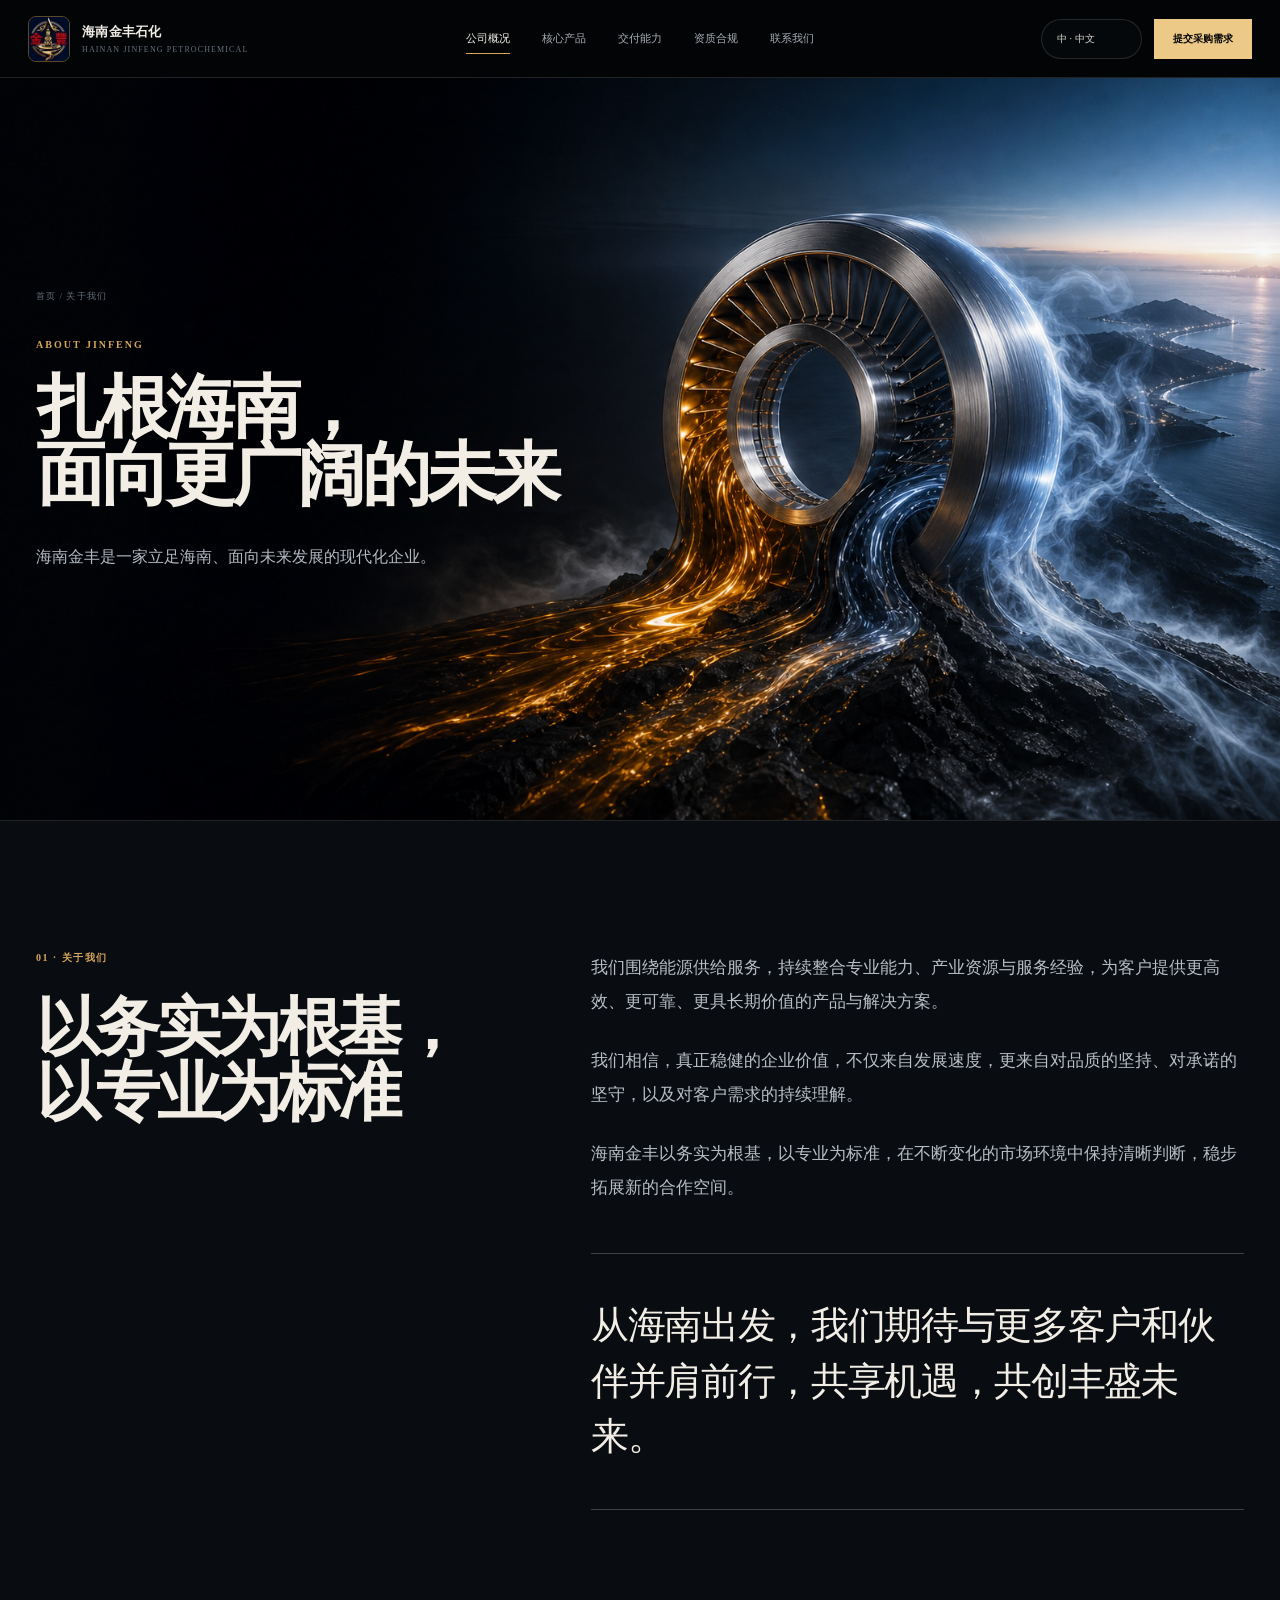
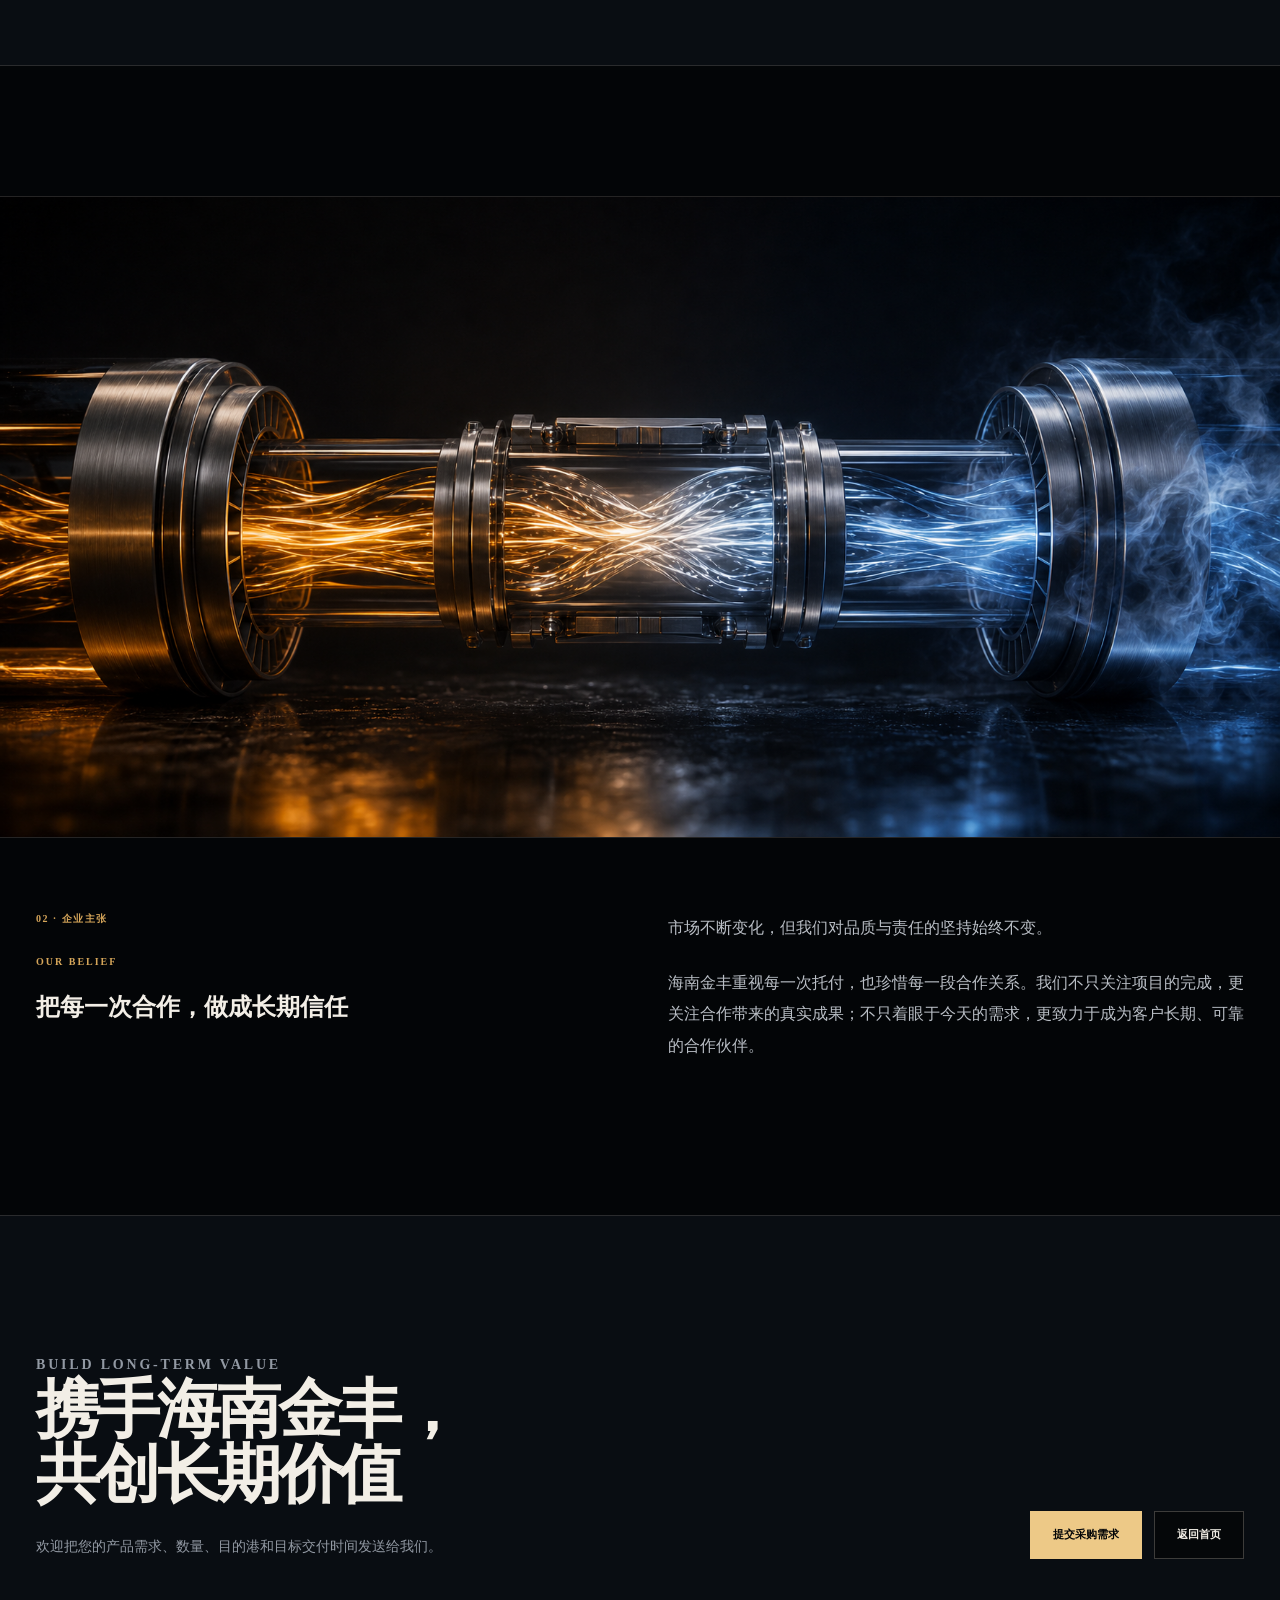
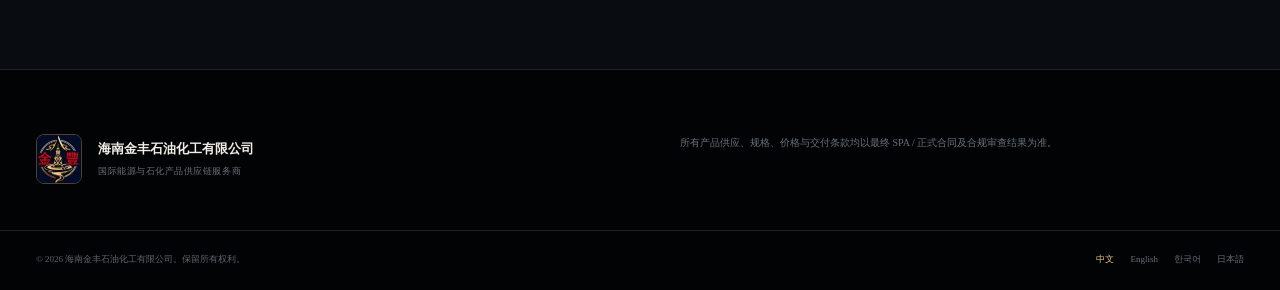
==== about/index.html @ 20428b2a "first commit" ====
<!DOCTYPE html><html lang="zh-CN"><head><meta charSet="utf-8"/><meta name="viewport" content="width=device-width, initial-scale=1"/><link rel="preload" as="image" href="/images/jinfeng-logo.jpg"/><link rel="preload" as="image" href="/images/liquid-metal/about-hainan.png"/><link rel="preload" as="image" href="/images/liquid-metal/about-trust.png"/><link rel="stylesheet" href="/assets/index-DWVI_b_0.css" data-rsc-css-href="/assets/index-DWVI_b_0.css" data-precedence="vite-rsc/importer-resources"/><link rel="modulepreload" href="/assets/layout-segment-context--s3LykNp.js" crossorigin=""/><link rel="modulepreload" href="/assets/rolldown-runtime-S-ySWqyJ.js" crossorigin=""/><link rel="modulepreload" href="/assets/index-Y6eau2i-.js" crossorigin=""/><link rel="modulepreload" href="/assets/framework-CXnKph_e.js" crossorigin=""/><link rel="modulepreload" href="/assets/page-CeUEW0kx.js" crossorigin=""/><title>海南金丰石油化工有限公司 | Hainan Jinfeng Petrochemical</title><meta name="description" content="EN590 diesel, crude oil and LNG supply-chain services for international buyers, with resource coordination, trade execution and delivery support."/><meta property="og:title" content="Hainan Jinfeng Petrochemical"/><meta property="og:description" content="Reliable energy flows. Disciplined global delivery."/><meta property="og:type" content="website"/><meta property="og:image" content="https://hnjfsy.cn/og.png"/><meta property="og:image:width" content="1730"/><meta property="og:image:height" content="909"/><meta property="og:image:alt" content="Hainan Jinfeng Petrochemical — EN590, crude oil and LNG"/><meta name="twitter:card" content="summary_large_image"/><meta name="twitter:title" content="Hainan Jinfeng Petrochemical"/><meta name="twitter:description" content="Reliable energy flows. Disciplined global delivery."/><meta name="twitter:image" content="https://hnjfsy.cn/og.png"/><link rel="shortcut icon" href="https://hnjfsy.cn/images/jinfeng-logo.jpg"/><link rel="icon" href="https://hnjfsy.cn/images/jinfeng-logo.jpg"/><script>self.__VINEXT_RSC_PARAMS__={}</script><script>self.__VINEXT_RSC_NAV__={"pathname":"/about/","searchParams":[]}</script><link rel="modulepreload" href="/assets/index-Y6eau2i-.js" />
</head><body><main class="about-page"><header class="site-header"><div class="header-inner"><a class="brand" href="/?lang=zh#top" aria-label="海南金丰石油化工有限公司"><img class="brand-logo" src="/images/jinfeng-logo.jpg" alt="" width="48" height="52"/><span class="brand-copy"><strong>海南金丰石化</strong><small>HAINAN JINFENG PETROCHEMICAL</small></span></a><nav class="main-nav " aria-label="Main navigation"><a class="is-active" href="/about?lang=zh">公司概况</a><a class="" href="/?lang=zh#products">核心产品</a><a class="" href="/?lang=zh#delivery">交付能力</a><a class="" href="/?lang=zh#compliance">资质合规</a><a class="" href="/?lang=zh#contact">联系我们</a><div class="mobile-language-row" aria-label="选择语言"><button class="is-active" type="button">中文</button><button class="" type="button">English</button><button class="" type="button">한국어</button><button class="" type="button">日本語</button></div></nav><div class="header-actions"><label class="language-picker"><span class="sr-only">选择语言</span><select aria-label="选择语言"><option value="zh" selected="">中<!-- --> · <!-- -->中文</option><option value="en">EN<!-- --> · <!-- -->English</option><option value="ko">한<!-- --> · <!-- -->한국어</option><option value="ja">日<!-- --> · <!-- -->日本語</option></select></label><a class="header-enquiry" href="/?lang=zh#contact">提交采购需求</a><button class="menu-toggle" aria-expanded="false" aria-label="打开导航" type="button">打开导航</button></div></div></header><section class="about-page-hero"><img src="/images/liquid-metal/about-hainan.png" alt="" width="1586" height="992"/><div class="container about-page-hero-inner"><div class="about-page-hero-copy"><p class="breadcrumb">首页<!-- --> / <!-- -->关于我们</p><p class="eyebrow">ABOUT JINFENG</p><h1>扎根海南，<br/>面向更广阔的未来</h1><p>海南金丰是一家立足海南、面向未来发展的现代化企业。</p></div></div></section><section class="about-story-section"><div class="container about-story-grid"><div><span class="story-index">01 · 关于我们</span><h2>以务实为根基，以专业为标准</h2></div><div class="story-copy"><p>我们围绕能源供给服务，持续整合专业能力、产业资源与服务经验，为客户提供更高效、更可靠、更具长期价值的产品与解决方案。</p><p>我们相信，真正稳健的企业价值，不仅来自发展速度，更来自对品质的坚持、对承诺的坚守，以及对客户需求的持续理解。</p><p>海南金丰以务实为根基，以专业为标准，在不断变化的市场环境中保持清晰判断，稳步拓展新的合作空间。</p><p class="story-quote">从海南出发，我们期待与更多客户和伙伴并肩前行，共享机遇，共创丰盛未来。</p></div></div></section><section class="belief-section"><figure class="belief-visual"><img src="/images/liquid-metal/about-trust.png" alt="" width="1774" height="887"/></figure><div class="container belief-grid"><div><span class="story-index">02 · 企业主张</span><p class="eyebrow dark">OUR BELIEF</p><h2>把每一次合作，做成长期信任</h2></div><div class="belief-copy"><p>市场不断变化，但我们对品质与责任的坚持始终不变。</p><p>海南金丰重视每一次托付，也珍惜每一段合作关系。我们不只关注项目的完成，更关注合作带来的真实成果；不只着眼于今天的需求，更致力于成为客户长期、可靠的合作伙伴。</p></div></div></section><section class="about-cta"><div class="container about-cta-inner"><div class="about-cta-copy"><p class="eyebrow">BUILD LONG-TERM VALUE</p><h2>携手海南金丰，共创长期价值</h2><p>欢迎把您的产品需求、数量、目的港和目标交付时间发送给我们。</p></div><div class="about-cta-actions"><a class="button button-primary" href="/?lang=zh#contact">提交采购需求</a><a class="button button-ghost" href="/?lang=zh#top">返回首页</a></div></div></section><footer class="site-footer"><div class="container footer-grid"><div class="footer-brand"><img src="/images/jinfeng-logo.jpg" alt="" width="48" height="52"/><div><strong>海南金丰石油化工有限公司</strong><p>国际能源与石化产品供应链服务商</p></div></div><p class="footer-legal">所有产品供应、规格、价格与交付条款均以最终 SPA / 正式合同及合规审查结果为准。</p></div><div class="container footer-bottom"><span>© <!-- -->2026<!-- --> <!-- -->海南金丰石油化工有限公司。保留所有权利。</span><div class="footer-languages"><button class="is-active" type="button">中文</button><button class="" type="button">English</button><button class="" type="button">한국어</button><button class="" type="button">日本語</button></div></div></footer></main><script id="_R_">import("/assets/index-Y6eau2i-.js")</script></body></html><script>self.__VINEXT_RSC_CHUNKS__=self.__VINEXT_RSC_CHUNKS__||[];self.__VINEXT_RSC_CHUNKS__.push("2:I[\"8c0f216c4604\",[],\"Children\",1]\n3:I[\"15c18cfaeeff\",[],\"LayoutSegmentProvider\",1]\n4:I[\"8c0f216c4604\",[],\"Slot\",1]\n5:I[\"593f344dc510\",[],\"RedirectBoundary\",1]\n:HL[\"/assets/index-DWVI_b_0.css\",\"style\"]\n")</script><script>self.__VINEXT_RSC_CHUNKS__=self.__VINEXT_RSC_CHUNKS__||[];self.__VINEXT_RSC_CHUNKS__.push("0:{\"__route\":\"route:/about/\",\"__interceptionContext\":null,\"__layoutIds\":[\"layout:/\"],\"__rootLayout\":\"/\",\"page:/about/\":\"$L1\",\"layout:/\":[[[[\"$\",\"link\",\"css:/assets/index-DWVI_b_0.css\",{\"rel\":\"stylesheet\",\"precedence\":\"vite-rsc/importer-resources\",\"href\":\"/assets/index-DWVI_b_0.css\",\"data-rsc-css-href\":\"/assets/index-DWVI_b_0.css\"}],\"$undefined\"],[\"$\",\"html\",null,{\"lang\":\"zh-CN\",\"children\":[\"$\",\"body\",null,{\"children\":[\"$\",\"$L2\",null,{}]}]}]],null],\"route:/about/\":[[[\"$\",\"meta\",null,{\"charSet\":\"utf-8\"}],[[\"$\",\"title\",\"0\",{\"children\":\"海南金丰石油化工有限公司 | Hainan Jinfeng Petrochemical\"}],[\"$\",\"meta\",\"1\",{\"name\":\"description\",\"content\":\"EN590 diesel, crude oil and LNG supply-chain services for international buyers, with resource coordination, trade execution and delivery support.\"}],[\"$\",\"meta\",\"2\",{\"property\":\"og:title\",\"content\":\"Hainan Jinfeng Petrochemical\"}],[\"$\",\"meta\",\"3\",{\"property\":\"og:description\",\"content\":\"Reliable energy flows. Disciplined global delivery.\"}],[\"$\",\"meta\",\"4\",{\"property\":\"og:type\",\"content\":\"website\"}],[\"$\",\"meta\",\"5\",{\"property\":\"og:image\",\"content\":\"https://hnjfsy.cn/og.png\"}],[\"$\",\"meta\",\"6\",{\"property\":\"og:image:width\",\"content\":\"1730\"}],[\"$\",\"meta\",\"7\",{\"property\":\"og:image:height\",\"content\":\"909\"}],[\"$\",\"meta\",\"8\",{\"property\":\"og:image:alt\",\"content\":\"Hainan Jinfeng Petrochemical — EN590, crude oil and LNG\"}],[\"$\",\"meta\",\"9\",{\"name\":\"twitter:card\",\"content\":\"summary_large_image\"}],[\"$\",\"meta\",\"10\",{\"name\":\"twitter:title\",\"content\":\"Hainan Jinfeng Petrochemical\"}],[\"$\",\"meta\",\"11\",{\"name\":\"twitter:description\",\"content\":\"Reliable energy flows. Disciplined global delivery.\"}],[\"$\",\"meta\",\"12\",{\"name\":\"twitter:image\",\"content\":\"https://hnjfsy.cn/og.png\"}],[\"$\",\"link\",\"13\",{\"rel\":\"shortcut icon\",\"href\":\"https://hnjfsy.cn/images/jinfeng-logo.jpg\"}],[\"$\",\"link\",\"14\",{\"rel\":\"icon\",\"href\":\"https://hnjfsy.cn/images/jinfeng-logo.jpg\"}]],[[\"$\",\"meta\",\"0\",{\"name\":\"viewport\",\"content\":\"width=device-width, initial-scale=1\"}]]],[\"$\",\"$L3\",null,{\"segmentMap\":{\"children\":[\"about\"]},\"children\":[\"$\",\"$L4\",null,{\"id\":\"layout:/\",\"parallelSlots\":\"$undefined\",\"children\":[\"$\",\"$L5\",null,{\"children\":[\"$\",\"$L3\",null,{\"segmentMap\":{\"children\":[]},\"children\":[\"$\",\"$L4\",null,{\"id\":\"page:/about/\"}]}]}]}]}]],\"__layoutFlags\":{\"layout:/\":\"s\"},\"__artifactCompatibility\":{\"schemaVersion\":1,\"graphVersion\":\"app-route-graph:pxgtdg7iy2mv\",\"deploymentVersion\":\"5b108df9-3a16-4e17-9321-9ce6ffebacb6\",\"appElementsSchemaVersion\":1,\"rscPayloadSchemaVersion\":1,\"rootBoundaryId\":\"/\",\"renderEpoch\":null}}\n")</script><script>self.__VINEXT_RSC_CHUNKS__=self.__VINEXT_RSC_CHUNKS__||[];self.__VINEXT_RSC_CHUNKS__.push("6:I[\"06f49e315854\",[],\"default\",1]\n1:[\"$\",\"$L6\",null,{\"params\":\"$@7\",\"searchParams\":\"$@8\"}]\n")</script><script>self.__VINEXT_RSC_CHUNKS__=self.__VINEXT_RSC_CHUNKS__||[];self.__VINEXT_RSC_CHUNKS__.push("7:{}\n8:{}\n")</script><script>self.__VINEXT_RSC_DONE__=true</script>
---- assets/index-DWVI_b_0.css ----
:root{--black:#030507;--void:#05080b;--surface:#090d12;--surface-2:#0d1218;--line:#ede4d324;--line-strong:#ede4d33d;--white:#f2eee6;--white-soft:#d9d5cd;--muted:#9299a3;--muted-2:#68717c;--gold:#d6a65a;--gold-soft:#edc987;--ice:#99c8ec;--header-height:78px;--container:1360px}*{box-sizing:border-box}html{background:var(--black);scroll-behavior:smooth}body{background:var(--black);color:var(--white);min-width:320px;margin:0;font-family:Arial,PingFang SC,Microsoft YaHei,Noto Sans CJK SC,sans-serif}body,button,input,select,textarea{font:inherit}a{color:inherit;text-decoration:none}button,input,select,textarea{appearance:none}button,select{cursor:pointer}img{max-width:100%;display:block}::selection{background:var(--gold);color:var(--black)}.sr-only{clip:rect(0, 0, 0, 0);clip-path:inset(50%);white-space:nowrap;width:1px;height:1px;position:absolute;overflow:hidden}.site-shell{background:var(--black);min-height:100vh;overflow:hidden}.container{max-width:var(--container);width:100%;margin-inline:auto;padding-inline:36px}.site-header{border-bottom:1px solid var(--line);height:var(--header-height);z-index:50;background:#030507eb;position:fixed;top:0;left:0;right:0}.header-inner{justify-content:space-between;align-items:center;max-width:1540px;height:100%;margin-inline:auto;padding-inline:28px;display:flex}.brand{align-items:center;gap:12px;min-width:310px;display:flex}.brand-logo{object-fit:cover;border:1px solid #d6a65a6b;border-radius:8px;width:42px;height:46px}.brand-copy{gap:4px;display:grid}.brand-copy strong{color:var(--white);letter-spacing:.02em;font-size:13px;font-weight:650}.brand-copy small{color:var(--muted-2);letter-spacing:.14em;font-size:8px}.main-nav{align-items:center;gap:32px;display:flex}.main-nav>a{color:#aaaeb5;padding-block:30px;font-size:11px;transition:color .18s;position:relative}.main-nav>a:after{background:var(--gold);content:"";transform-origin:0;width:100%;height:1px;transition:transform .18s;position:absolute;bottom:22px;left:0;transform:scaleX(0)}.main-nav>a:hover,.main-nav>a:focus-visible{color:var(--white)}.main-nav>a:hover:after,.main-nav>a:focus-visible:after{transform:scaleX(1)}.header-actions{justify-content:flex-end;align-items:center;gap:12px;min-width:310px;display:flex}.language-picker select{background:var(--void);border:1px solid var(--line);color:var(--white-soft);border-radius:999px;outline:none;min-height:40px;padding:0 32px 0 15px;font-size:10px}.header-enquiry{background:var(--gold-soft);border:1px solid var(--gold-soft);color:var(--black);align-items:center;min-height:40px;padding:0 18px;font-size:10px;font-weight:750;transition:background .18s,color .18s;display:inline-flex}.header-enquiry:hover,.header-enquiry:focus-visible{background:var(--white);color:var(--black)}.menu-toggle,.mobile-language-row{display:none}.eyebrow{color:var(--gold);letter-spacing:.2em;text-transform:uppercase;margin:0 0 24px;font-size:10px;font-weight:750}.eyebrow.dark{color:var(--gold)}.lm-hero{border-bottom:1px solid var(--line);min-height:930px;padding-top:var(--header-height);position:relative;overflow:hidden}.lm-hero-art{height:calc(100% - var(--header-height));inset:var(--header-height) 0 0;object-fit:cover;object-position:center;width:100%;position:absolute}.lm-hero-inner{z-index:2;align-items:center;min-height:850px;display:flex;position:relative}.lm-hero-copy{max-width:690px;padding-block:72px 130px}.lm-hero h1{color:var(--white);letter-spacing:-.065em;text-wrap:balance;max-width:760px;margin:0;font-size:clamp(64px,6.5vw,100px);font-weight:620;line-height:.96}.hero-body{color:#b7bbc1;max-width:650px;margin:34px 0 0;font-size:16px;line-height:1.85}.hero-actions{flex-wrap:wrap;gap:12px;margin-top:38px;display:flex}.button{border:1px solid #0000;justify-content:center;align-items:center;min-height:48px;padding:0 22px;font-size:11px;font-weight:750;transition:background .18s,border-color .18s,color .18s,transform .18s;display:inline-flex}.button:hover,.button:focus-visible{transform:translateY(-2px)}.button-primary{background:var(--gold-soft);border-color:var(--gold-soft);color:var(--black)}.button-primary:hover,.button-primary:focus-visible{background:var(--white);border-color:var(--white)}.button-ghost{border-color:var(--line-strong);color:var(--white);background:#030507b3}.button-ghost:hover,.button-ghost:focus-visible{border-color:var(--gold);color:var(--gold-soft)}.hero-product-line{flex-wrap:wrap;gap:8px;margin-top:30px;display:flex}.hero-product-line span{border:1px solid var(--line);color:#aeb4bb;letter-spacing:.05em;background:#030507ad;border-radius:999px;padding:9px 13px;font-size:9px}.hero-spec{flex-direction:column;align-items:flex-end;gap:8px;display:flex;position:absolute;bottom:32px;right:36px}.hero-spec span{color:var(--gold);letter-spacing:.18em;font-size:9px;font-weight:750}.hero-spec strong{color:#b9bec5;font-size:10px;font-weight:500}.about-preview{background:var(--surface);border-bottom:1px solid var(--line);padding:110px 0}.about-preview-grid{grid-template-columns:1.15fr .85fr;align-items:end;gap:100px;display:grid}.about-preview h2,.section-heading h2,.network-copy h2,.compliance-section h2,.contact-section h2,.process-section h2,.about-page-hero h1,.about-story-section h2,.belief-copy h2,.about-cta h2{color:var(--white);letter-spacing:-.055em;text-wrap:balance;margin:0;font-size:clamp(44px,5vw,72px);font-weight:600;line-height:1.02}.about-preview-copy{border-top:1px solid var(--line-strong);padding-top:24px}.about-preview-copy p{color:var(--muted);margin:0;font-size:15px;line-height:1.85}.editorial-link{border-bottom:1px solid var(--gold);color:var(--gold-soft);margin-top:28px;padding-bottom:7px;font-size:11px;font-weight:750;display:inline-block}.editorial-link:hover,.editorial-link:focus-visible{color:var(--white)}.products-section{background:var(--black);padding:120px 0 0}.section-heading{margin-bottom:58px}.split-heading{justify-content:space-between;align-items:end;gap:70px;display:flex}.split-heading>div{max-width:790px}.split-heading>p{color:var(--muted);max-width:390px;margin:0;font-size:13px;line-height:1.75}.product-bands{border-top:1px solid var(--line)}.product-band{border-bottom:1px solid var(--line);min-height:445px;position:relative;overflow:hidden}.product-band-art{object-fit:cover;object-position:center;width:100%;height:100%;transition:transform .6s;position:absolute;inset:0}.product-band:hover .product-band-art{transform:scale(1.02)}.product-band-inner{z-index:2;align-items:center;min-height:445px;display:flex;position:relative}.product-band-copy{border-left:1px solid var(--line);background:#030507cc;max-width:480px;padding:36px 40px}.product-kicker{align-items:center;gap:14px;margin-bottom:20px;display:flex}.product-kicker span,.product-kicker strong{color:var(--gold);letter-spacing:.15em;font-size:9px;font-weight:750}.product-band h3{color:var(--white);letter-spacing:-.045em;margin:0;font-size:42px;font-weight:590}.product-band-copy>p{color:var(--muted);margin:18px 0 0;font-size:13px;line-height:1.7}.product-band-copy ul{gap:9px;margin:25px 0;padding:0;list-style:none;display:grid}.product-band-copy li{border-left:1px solid var(--gold);color:#c8ccd1;padding-left:10px;font-size:10px;line-height:1.4}.editorial-button{border:0;border-bottom:1px solid var(--gold);color:var(--gold-soft);background:0 0;padding:0 0 7px;font-size:10px;font-weight:750}.editorial-button:hover,.editorial-button:focus-visible{color:var(--white)}.other-products{border-bottom:1px solid var(--line);color:var(--muted-2);padding-block:20px;font-size:10px;line-height:1.6}.network-section{background:var(--surface);border-bottom:1px solid var(--line);min-height:820px;position:relative;overflow:hidden}.network-art{object-fit:cover;object-position:center;width:100%;height:100%;position:absolute;inset:0}.network-inner{z-index:2;flex-direction:column;justify-content:space-between;min-height:820px;padding-top:110px;padding-bottom:40px;display:flex;position:relative}.network-copy{border-left:1px solid var(--gold);background:#030507d6;max-width:560px;padding:34px 38px}.network-copy>p:last-child,.compliance-body,.contact-lead{color:#adb3bc;margin:28px 0 0;font-size:15px;line-height:1.8}.region-strip{border:1px solid var(--line-strong);background:#030507e0;grid-template-columns:repeat(4,1fr);display:grid}.region{border-right:1px solid var(--line);grid-template-columns:35px 1fr;align-items:start;gap:18px;min-height:108px;padding:22px;display:grid}.region:last-child{border-right:0}.region>span{color:var(--gold);letter-spacing:.09em;font-size:9px;font-weight:750}.region strong{color:var(--white);font-size:13px;font-weight:620}.region p{color:var(--muted);margin:6px 0 0;font-size:10px;line-height:1.55}.delivery-section{background:var(--black);padding:120px 0 0}.delivery-visual{border-bottom:1px solid var(--line);border-top:1px solid var(--line);margin:0;overflow:hidden}.delivery-visual img{object-fit:cover;width:100%;height:auto}.delivery-track{grid-template-columns:repeat(6,1fr);padding-bottom:120px;display:grid}.delivery-point{border-bottom:1px solid var(--line);border-right:1px solid var(--line);min-height:230px;padding:26px 22px}.delivery-point:first-child{border-left:1px solid var(--line)}.delivery-point>span,.process-step>span{color:var(--gold);letter-spacing:.15em;font-size:9px;font-weight:750}.delivery-point h3{color:var(--white);margin:44px 0 12px;font-size:16px;font-weight:600}.delivery-point p{color:var(--muted);margin:0;font-size:10px;line-height:1.7}.compliance-section{background:var(--surface);border-bottom:1px solid var(--line);border-top:1px solid var(--line);padding:120px 0}.compliance-grid{grid-template-columns:1.08fr .92fr;gap:110px;display:grid}.compliance-list{border-top:1px solid var(--line-strong)}.compliance-item{border-bottom:1px solid var(--line);grid-template-columns:38px 1fr;align-items:start;gap:20px;padding:25px 0;display:grid}.compliance-item>span{color:var(--gold);padding-top:3px;font-size:9px;font-weight:750}.compliance-item strong{color:var(--white);font-size:14px;font-weight:620}.compliance-item p{color:var(--muted);margin:7px 0 0;font-size:11px;line-height:1.6}.process-section{background:var(--black);padding:120px 0}.process-track{border-bottom:1px solid var(--line);border-top:1px solid var(--line);grid-template-columns:repeat(4,1fr);display:grid}.process-step{border-right:1px solid var(--line);min-height:265px;padding:28px}.process-step:last-child{border-right:0}.process-step h3{color:var(--white);margin:72px 0 12px;font-size:18px;font-weight:600}.process-step p{color:var(--muted);margin:0;font-size:11px;line-height:1.7}.contact-section{background:var(--surface);border-top:1px solid var(--line);padding:120px 0}.contact-grid{grid-template-columns:.9fr 1.1fr;align-items:start;gap:90px;display:grid}.contact-details{margin:42px 0 0}.contact-details>div{border-top:1px solid var(--line);grid-template-columns:90px 1fr;gap:20px;padding:18px 0;display:grid}.contact-details>div:last-child{border-bottom:1px solid var(--line)}.contact-details dt{color:var(--muted-2);letter-spacing:.12em;text-transform:uppercase;font-size:9px;font-weight:750}.contact-details dd{color:#d2d5d9;flex-direction:column;margin:0;font-size:12px;line-height:1.75;display:flex}.contact-details a:hover,.contact-details a:focus-visible{color:var(--gold-soft)}.enquiry-form{background:var(--surface-2);border:1px solid var(--line-strong);gap:18px;padding:38px;display:grid}.form-row{grid-template-columns:1fr 1fr;gap:16px;display:grid}.enquiry-form label{gap:8px;display:grid}.enquiry-form label>span{color:#b8bdc4;font-size:10px;font-weight:650}.enquiry-form input,.enquiry-form select,.enquiry-form textarea{background:var(--surface);border:1px solid var(--line);color:var(--white);border-radius:0;outline:none;width:100%;padding:14px 15px;transition:background .18s,border-color .18s}.enquiry-form input,.enquiry-form select{min-height:50px}.enquiry-form textarea{resize:vertical;min-height:122px}.enquiry-form input::placeholder,.enquiry-form textarea::placeholder{color:#626a75}.enquiry-form input:focus,.enquiry-form select:focus,.enquiry-form textarea:focus{border-color:var(--gold);background:#0f141a}.enquiry-form select option{background:var(--surface)}.form-submit{justify-self:start;margin-top:4px}.form-hint{color:var(--muted-2);margin:0;font-size:9px;line-height:1.55}.site-footer{border-top:1px solid var(--line);background:#020304;padding:64px 0 24px}.footer-grid{grid-template-columns:1fr 1fr;align-items:start;gap:80px;display:grid}.footer-brand{align-items:center;gap:16px;display:flex}.footer-brand img{object-fit:cover;border:1px solid #d6a65a61;border-radius:8px;width:46px;height:50px}.footer-brand strong{color:var(--white);font-size:13px;font-weight:620}.footer-brand p{color:var(--muted-2);letter-spacing:.06em;margin:7px 0 0;font-size:9px}.footer-legal{color:var(--muted-2);margin:0;font-size:10px;line-height:1.7}.footer-bottom{border-top:1px solid var(--line);color:#5f6670;justify-content:space-between;align-items:center;margin-top:46px;padding-top:22px;font-size:9px;display:flex}.footer-languages{flex-wrap:wrap;gap:16px;display:flex}.footer-languages button,.mobile-language-row button{color:var(--muted-2);background:0 0;border:0;padding:0;font-size:9px}.footer-languages button:hover,.footer-languages button:focus-visible,.footer-languages button.is-active,.mobile-language-row button:hover,.mobile-language-row button:focus-visible,.mobile-language-row button.is-active{color:var(--gold-soft)}.about-page{background:var(--black);min-height:100vh;overflow:hidden}.about-page .main-nav>a.is-active{color:var(--white)}.about-page .main-nav>a.is-active:after{transform:scaleX(1)}.about-page-hero{border-bottom:1px solid var(--line);min-height:820px;padding-top:var(--header-height);position:relative;overflow:hidden}.about-page-hero>img{height:calc(100% - var(--header-height));inset:var(--header-height) 0 0;object-fit:cover;object-position:center;width:100%;position:absolute}.about-page-hero-inner{z-index:2;align-items:center;min-height:742px;display:flex;position:relative}.about-page-hero-copy{max-width:690px;padding:84px 0 120px}.breadcrumb{color:var(--muted-2);letter-spacing:.12em;text-transform:uppercase;margin:0 0 36px;font-size:9px}.about-page-hero h1{max-width:800px;font-size:clamp(58px,5.4vw,78px);line-height:.97}.about-page-hero-copy>p:last-child{color:#b4bac2;max-width:620px;margin:34px 0 0;font-size:16px;line-height:1.85}.about-story-section{background:var(--surface);border-bottom:1px solid var(--line);padding:130px 0}.about-story-grid{grid-template-columns:.8fr 1.2fr;gap:120px;display:grid}.story-index{color:var(--gold);letter-spacing:.16em;margin-bottom:30px;font-size:10px;font-weight:750;display:block}.story-copy{max-width:790px}.story-copy p{color:#b9bec5;margin:0 0 25px;font-size:17px;line-height:2}.story-quote{border-bottom:1px solid var(--line-strong);border-top:1px solid var(--line-strong);letter-spacing:-.035em;padding:44px 0;font-weight:560;color:var(--white)!important;margin-top:48px!important;font-size:clamp(26px,3vw,42px)!important;line-height:1.45!important}.belief-section{background:var(--black);padding:130px 0}.belief-visual{border-bottom:1px solid var(--line);border-top:1px solid var(--line);margin:0;overflow:hidden}.belief-visual img{width:100%;height:auto}.belief-grid{grid-template-columns:.95fr 1.05fr;gap:110px;padding-top:74px;display:grid}.belief-copy p{color:#b9bec5;margin:0 0 24px;font-size:16px;line-height:1.95}.about-cta{background:var(--surface);border-top:1px solid var(--line);padding:110px 0}.about-cta-inner{justify-content:space-between;align-items:end;gap:70px;display:flex}.about-cta-copy{max-width:780px}.about-cta-copy p{color:var(--muted);margin:26px 0 0;font-size:14px;line-height:1.8}.about-cta-actions{flex-wrap:wrap;gap:12px;display:flex}@media (width<=1180px){.brand,.header-actions{min-width:260px}.main-nav{gap:20px}.lm-hero{min-height:860px}.lm-hero-inner{min-height:780px}.lm-hero-copy{max-width:610px}.lm-hero h1{font-size:clamp(62px,7vw,82px)}.delivery-track{grid-template-columns:repeat(3,1fr)}.delivery-point:first-child,.delivery-point:nth-child(4){border-left:1px solid var(--line)}.region-strip{grid-template-columns:repeat(2,1fr)}.region:nth-child(2){border-right:0}.region:nth-child(-n+2){border-bottom:1px solid var(--line)}}@media (width<=900px){:root{--header-height:70px}.container{padding-inline:24px}.header-inner{padding-inline:20px}.brand{min-width:0}.brand-logo{width:39px;height:42px}.brand-copy small{display:none}.main-nav{border-bottom:1px solid var(--line);opacity:0;pointer-events:none;left:0;right:0;top:var(--header-height);background:#030507fa;flex-direction:column;align-items:stretch;gap:0;padding:24px;transition:opacity .18s,transform .18s;display:flex;position:fixed;transform:translateY(-10px)}.main-nav.is-open{opacity:1;pointer-events:auto;transform:translateY(0)}.main-nav>a{border-bottom:1px solid var(--line);color:var(--white);padding:15px 0;font-size:14px}.main-nav>a:after{display:none}.mobile-language-row{flex-wrap:wrap;gap:20px;padding-top:22px;display:flex}.language-picker,.header-enquiry{display:none}.header-actions{min-width:0}.menu-toggle{border:1px solid var(--line-strong);color:var(--white);background:0 0;justify-content:center;align-items:center;min-height:38px;padding:0 14px;font-size:10px;display:inline-flex}.lm-hero{min-height:820px}.lm-hero-art{object-position:62% center}.lm-hero-inner{align-items:flex-start;min-height:750px}.lm-hero-copy{max-width:610px;padding:78px 0 240px}.lm-hero h1{font-size:62px}.hero-body{max-width:560px;font-size:14px}.hero-spec{bottom:22px;right:24px}.about-preview-grid,.compliance-grid,.contact-grid,.about-story-grid,.belief-grid{grid-template-columns:1fr;gap:56px}.about-preview-grid{align-items:start}.split-heading{flex-direction:column;align-items:flex-start;gap:25px}.product-band-art{object-position:60% center}.network-section,.network-inner{min-height:760px}.process-track{grid-template-columns:repeat(2,1fr)}.process-step:nth-child(2){border-right:0}.process-step:nth-child(-n+2){border-bottom:1px solid var(--line)}.form-row{grid-template-columns:1fr}.about-page-hero{min-height:760px}.about-page-hero>img{object-position:62% center}.about-page-hero-inner{min-height:690px}.about-page-hero-copy{max-width:620px;padding:84px 0 230px}.about-cta-inner{flex-direction:column;align-items:flex-start}}@media (width<=680px){.container{padding-inline:18px}.brand-copy strong{text-overflow:ellipsis;white-space:nowrap;max-width:200px;display:block;overflow:hidden}.lm-hero{min-height:790px}.lm-hero-art{object-position:66% center;height:390px;inset:auto 0 0}.lm-hero-inner{min-height:720px}.lm-hero-copy{padding:65px 0 360px}.lm-hero h1{font-size:47px;line-height:1}.hero-body{margin-top:25px;font-size:13px;line-height:1.7}.hero-actions{flex-direction:column;align-items:stretch;margin-top:28px}.button{width:100%}.hero-product-line{display:none}.hero-spec{align-items:flex-start;bottom:14px;left:18px;right:auto}.about-preview,.compliance-section,.contact-section,.process-section,.about-story-section,.belief-section,.about-cta{padding-block:84px}.about-preview h2,.section-heading h2,.network-copy h2,.compliance-section h2,.contact-section h2,.process-section h2,.about-story-section h2,.belief-copy h2,.about-cta h2{font-size:39px}.products-section,.delivery-section{padding-top:84px}.product-band{min-height:610px}.product-band-art{object-position:66% center;height:260px;inset:auto 0 0}.product-band-inner{align-items:flex-start;min-height:610px;padding-top:28px}.product-band-copy{background:0 0;border-left:0;width:100%;max-width:none;padding:0}.product-band h3{font-size:34px}.network-section,.network-inner{min-height:850px}.network-art{object-position:60% center}.network-inner{padding-top:72px;padding-bottom:18px}.network-copy{border-left:0;max-width:none;padding:26px 24px}.region-strip{grid-template-columns:1fr}.region,.region:nth-child(2){border-bottom:1px solid var(--line);border-right:0}.region:last-child{border-bottom:0}.delivery-visual img{object-fit:cover;object-position:center;height:300px}.delivery-track{grid-template-columns:1fr;padding-bottom:84px}.delivery-point,.delivery-point:first-child,.delivery-point:nth-child(4){border-left:1px solid var(--line);min-height:0}.delivery-point h3{margin-top:28px}.process-track{grid-template-columns:1fr}.process-step,.process-step:nth-child(2){border-bottom:1px solid var(--line);border-right:0;min-height:0}.process-step:last-child{border-bottom:0}.process-step h3{margin-top:40px}.contact-details>div{grid-template-columns:72px 1fr}.enquiry-form{padding:24px 18px}.footer-grid{grid-template-columns:1fr;gap:34px}.footer-bottom{flex-direction:column;align-items:flex-start;gap:18px}.about-page-hero{min-height:760px}.about-page-hero>img{object-position:66% center;height:330px;inset:auto 0 0}.about-page-hero-inner{min-height:690px}.about-page-hero-copy{padding:68px 0 320px}.about-page-hero h1{font-size:44px}.about-page-hero-copy>p:last-child{font-size:14px}.story-copy p,.belief-copy p{font-size:15px;line-height:1.9}.story-quote{padding:34px 0;font-size:27px!important}.belief-visual img{object-fit:cover;object-position:center;height:330px}.about-cta-actions{flex-direction:column;align-items:stretch;width:100%}}@media (prefers-reduced-motion:reduce){html{scroll-behavior:auto}*,:before,:after{scroll-behavior:auto!important;transition-duration:.01ms!important}}
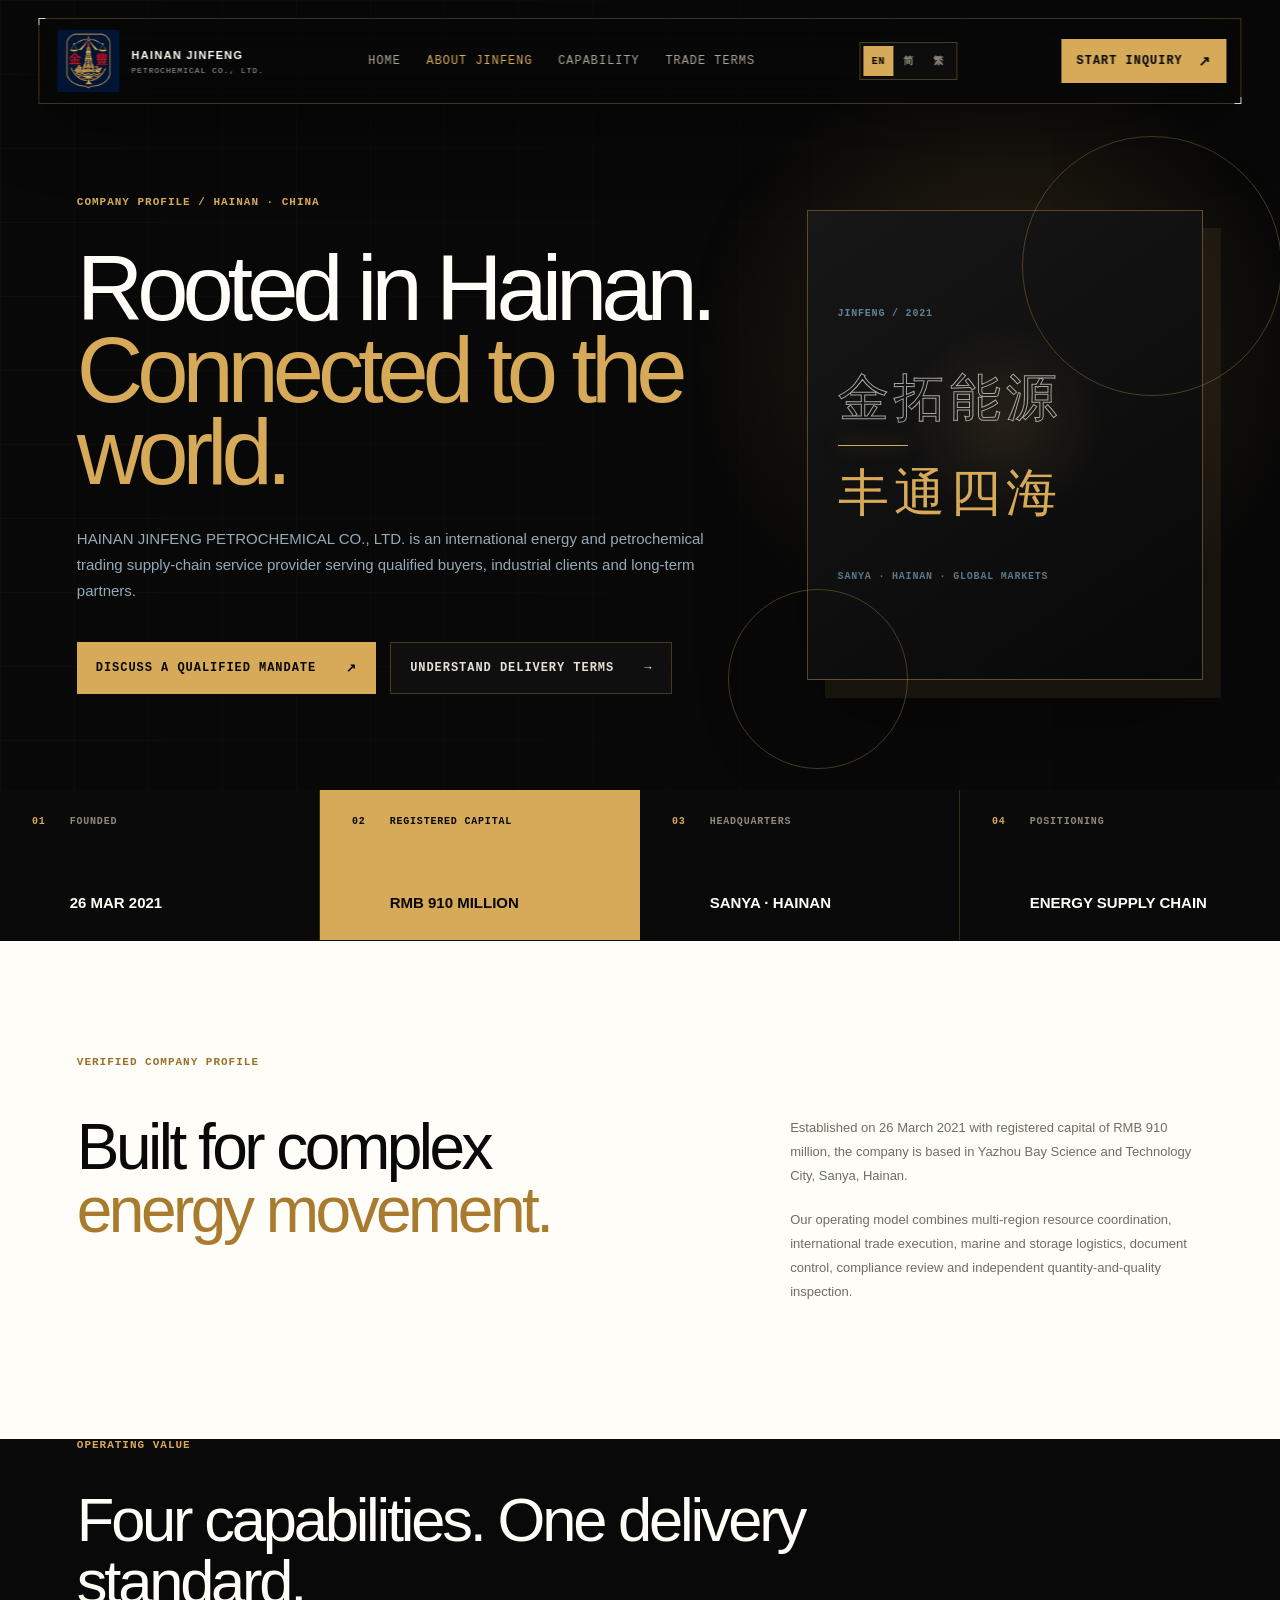
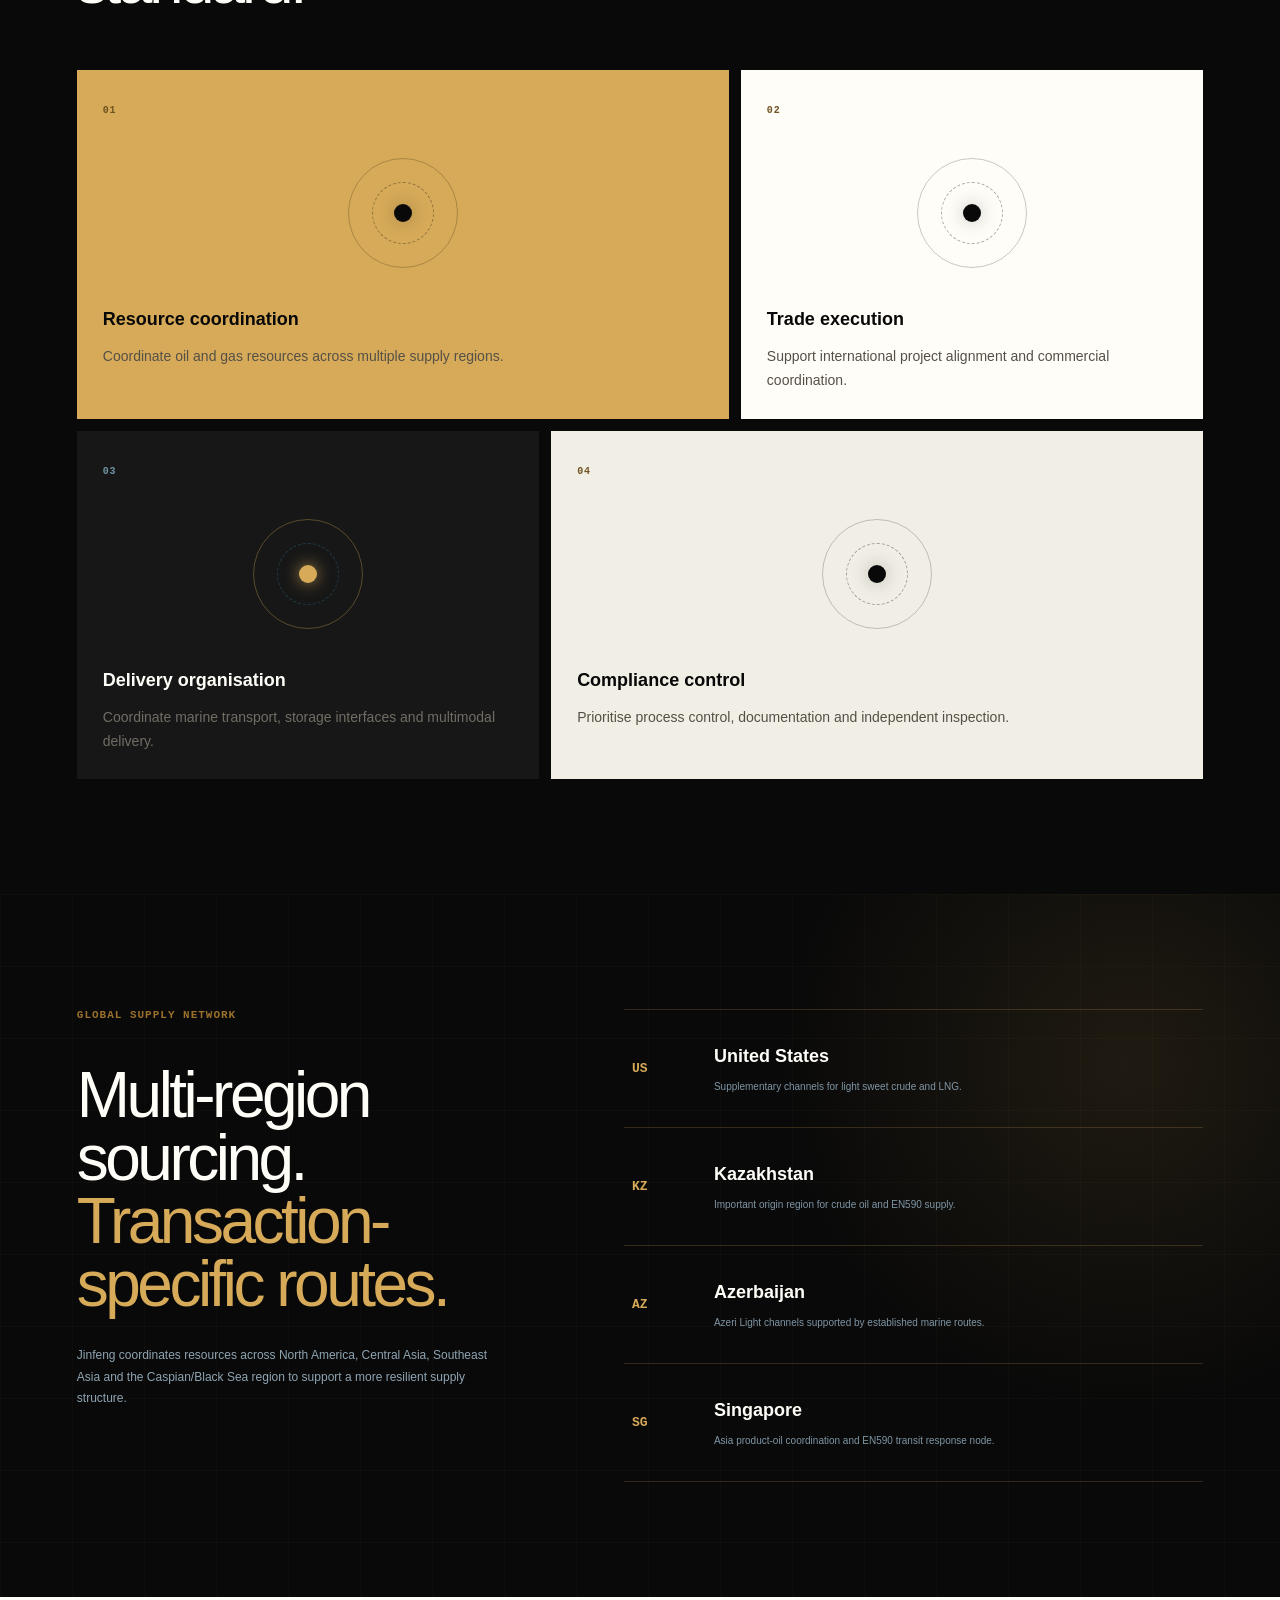
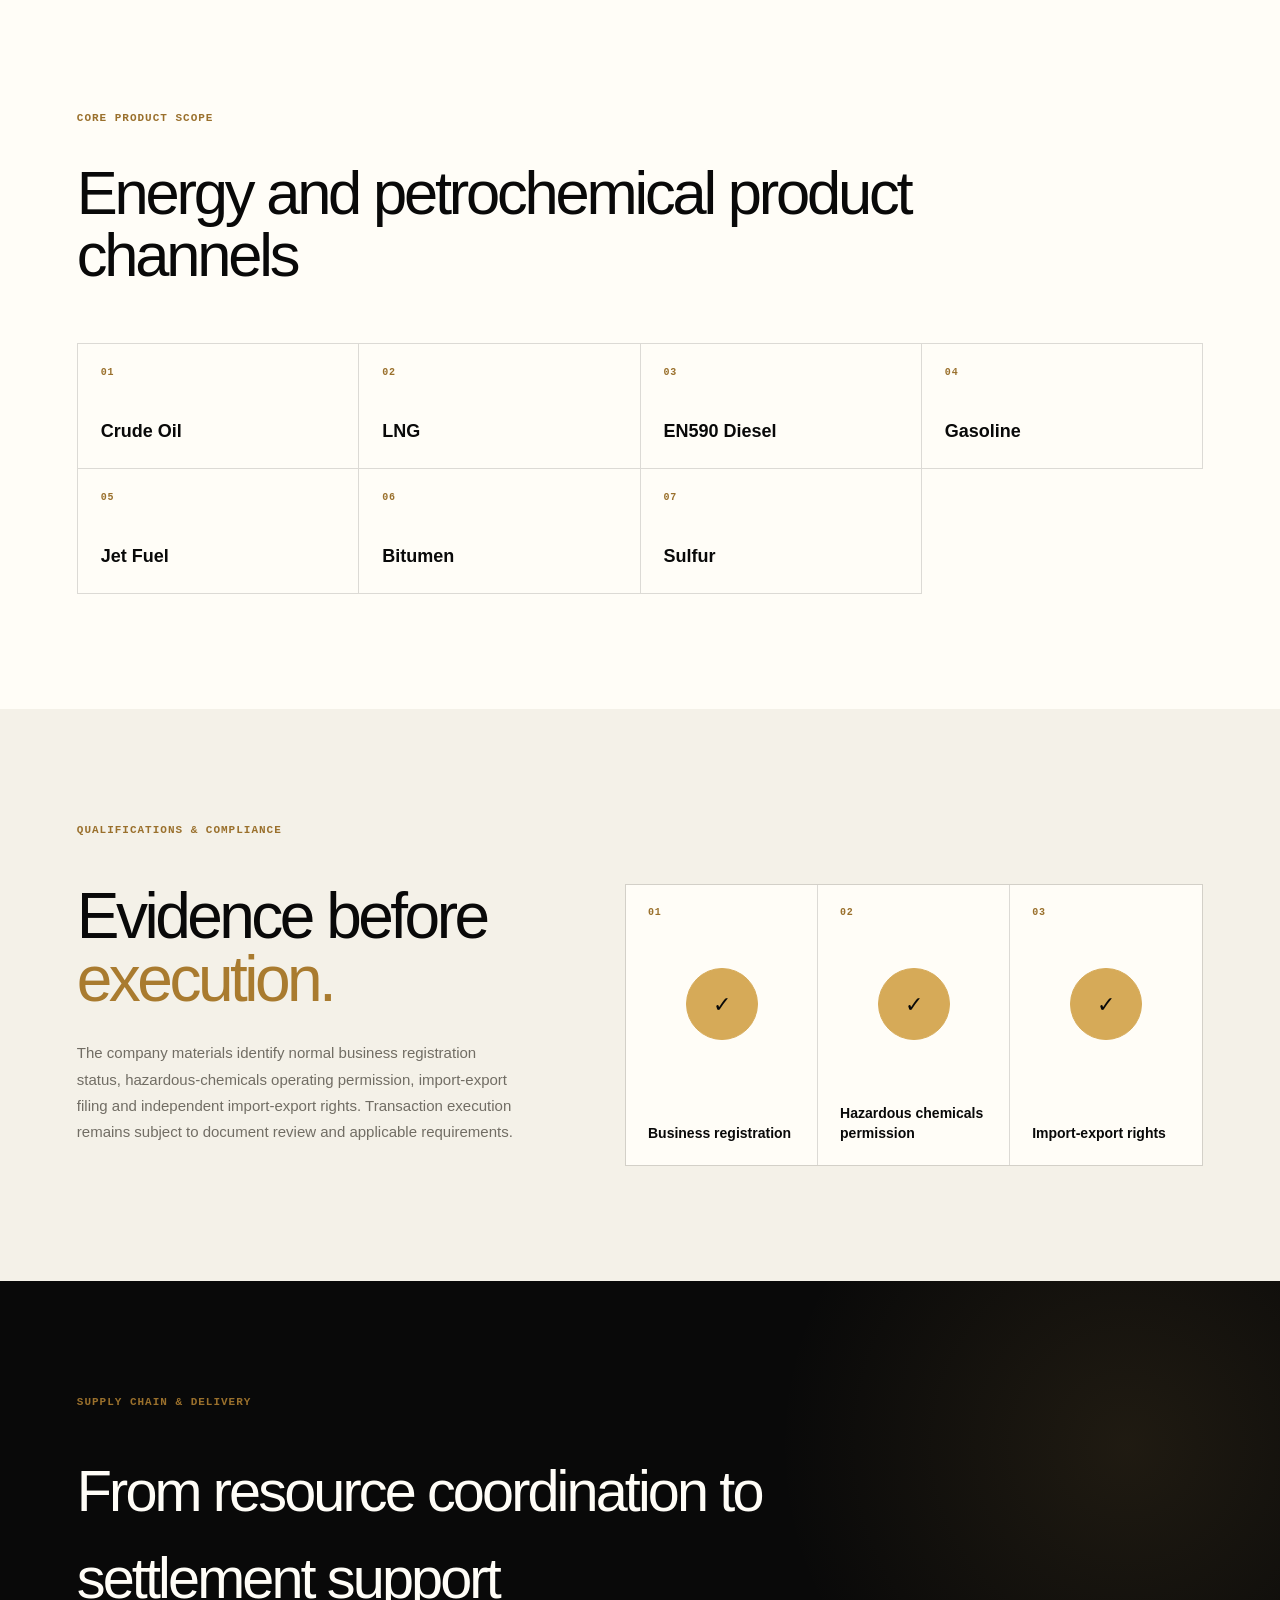
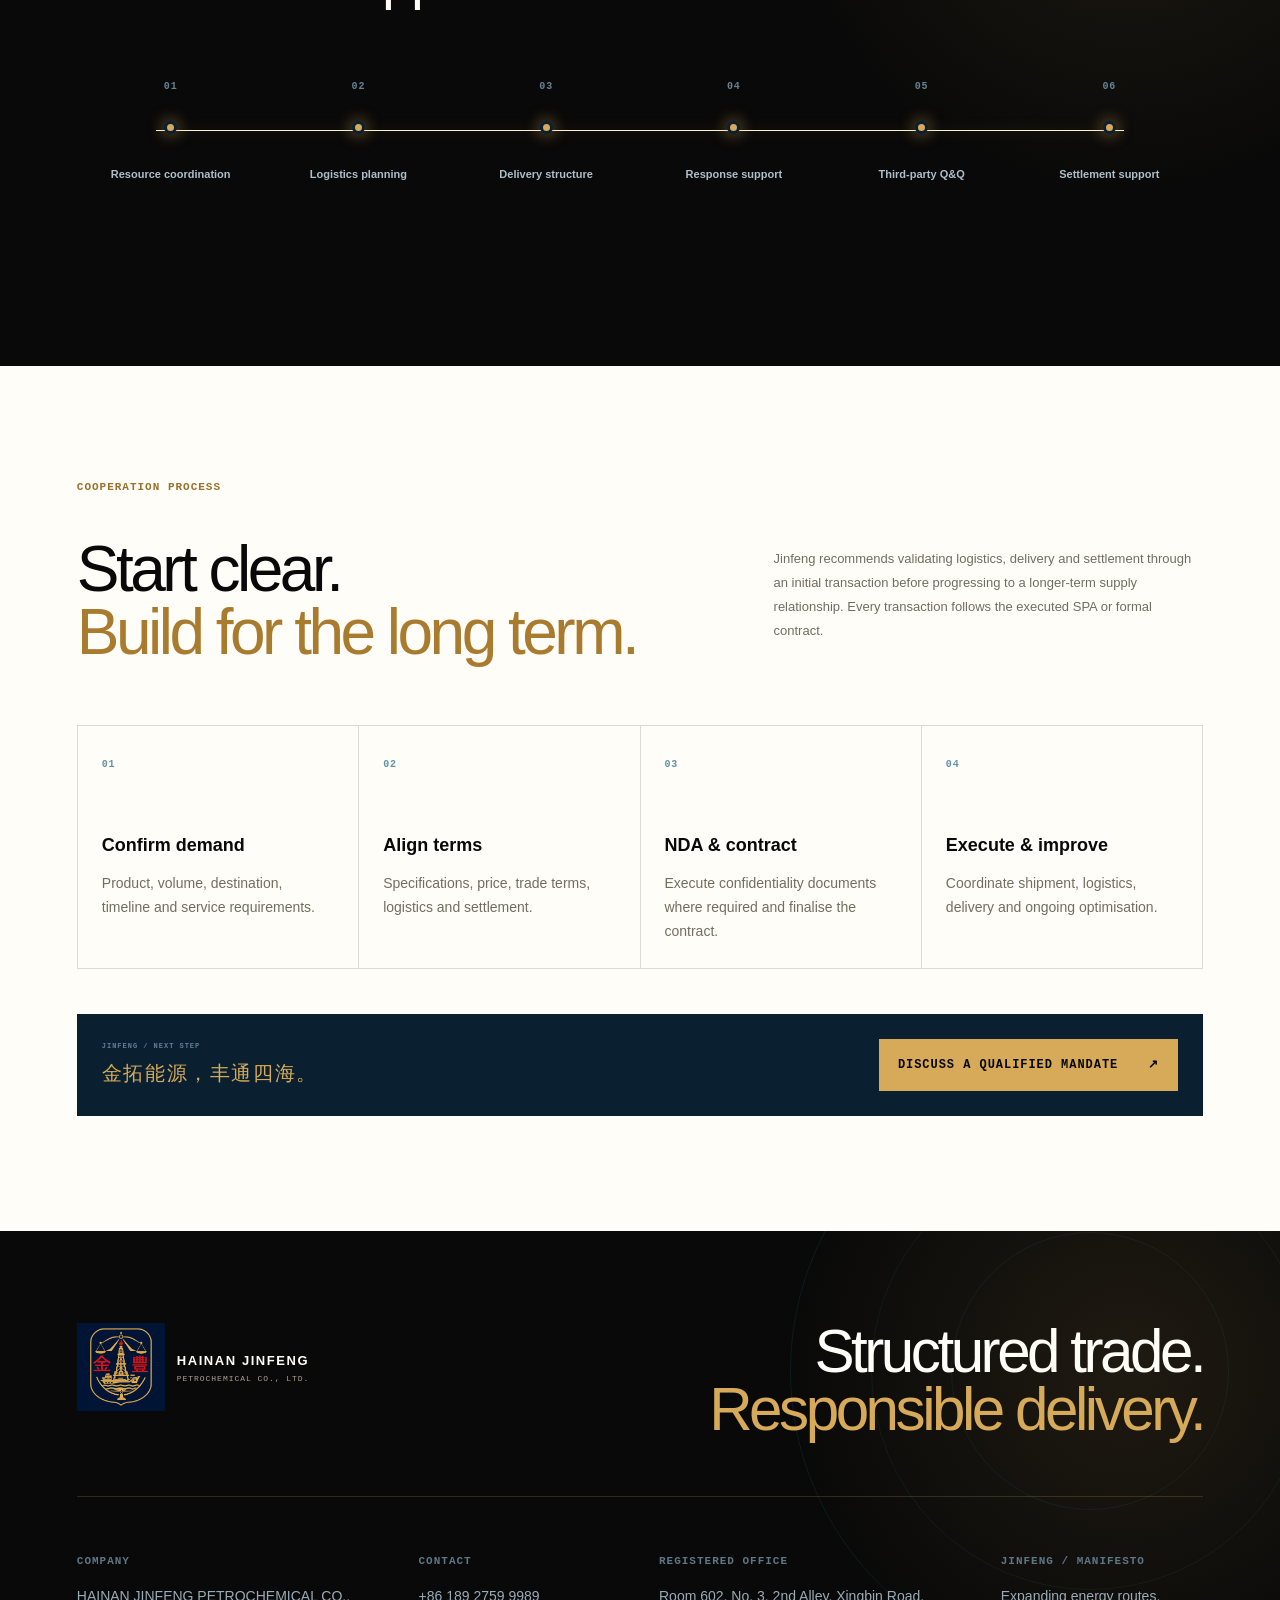
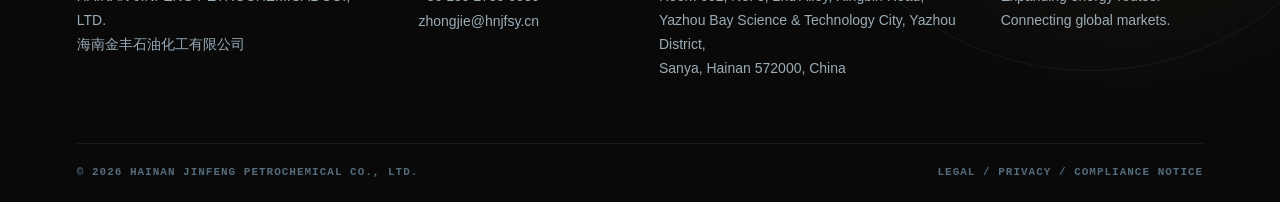
==== commit 8371f2df: "Update company website" ====
--- a/about/index.html
+++ b/about/index.html
@@ -1,2 +1,4 @@
-<!DOCTYPE html><html lang="zh-CN"><head><meta charSet="utf-8"/><meta name="viewport" content="width=device-width, initial-scale=1"/><link rel="preload" as="image" href="/images/jinfeng-logo.jpg"/><link rel="preload" as="image" href="/images/liquid-metal/about-hainan.png"/><link rel="preload" as="image" href="/images/liquid-metal/about-trust.png"/><link rel="stylesheet" href="/assets/index-DWVI_b_0.css" data-rsc-css-href="/assets/index-DWVI_b_0.css" data-precedence="vite-rsc/importer-resources"/><link rel="modulepreload" href="/assets/layout-segment-context--s3LykNp.js" crossorigin=""/><link rel="modulepreload" href="/assets/rolldown-runtime-S-ySWqyJ.js" crossorigin=""/><link rel="modulepreload" href="/assets/index-Y6eau2i-.js" crossorigin=""/><link rel="modulepreload" href="/assets/framework-CXnKph_e.js" crossorigin=""/><link rel="modulepreload" href="/assets/page-CeUEW0kx.js" crossorigin=""/><title>海南金丰石油化工有限公司 | Hainan Jinfeng Petrochemical</title><meta name="description" content="EN590 diesel, crude oil and LNG supply-chain services for international buyers, with resource coordination, trade execution and delivery support."/><meta property="og:title" content="Hainan Jinfeng Petrochemical"/><meta property="og:description" content="Reliable energy flows. Disciplined global delivery."/><meta property="og:type" content="website"/><meta property="og:image" content="https://hnjfsy.cn/og.png"/><meta property="og:image:width" content="1730"/><meta property="og:image:height" content="909"/><meta property="og:image:alt" content="Hainan Jinfeng Petrochemical — EN590, crude oil and LNG"/><meta name="twitter:card" content="summary_large_image"/><meta name="twitter:title" content="Hainan Jinfeng Petrochemical"/><meta name="twitter:description" content="Reliable energy flows. Disciplined global delivery."/><meta name="twitter:image" content="https://hnjfsy.cn/og.png"/><link rel="shortcut icon" href="https://hnjfsy.cn/images/jinfeng-logo.jpg"/><link rel="icon" href="https://hnjfsy.cn/images/jinfeng-logo.jpg"/><script>self.__VINEXT_RSC_PARAMS__={}</script><script>self.__VINEXT_RSC_NAV__={"pathname":"/about/","searchParams":[]}</script><link rel="modulepreload" href="/assets/index-Y6eau2i-.js" />
-</head><body><main class="about-page"><header class="site-header"><div class="header-inner"><a class="brand" href="/?lang=zh#top" aria-label="海南金丰石油化工有限公司"><img class="brand-logo" src="/images/jinfeng-logo.jpg" alt="" width="48" height="52"/><span class="brand-copy"><strong>海南金丰石化</strong><small>HAINAN JINFENG PETROCHEMICAL</small></span></a><nav class="main-nav " aria-label="Main navigation"><a class="is-active" href="/about?lang=zh">公司概况</a><a class="" href="/?lang=zh#products">核心产品</a><a class="" href="/?lang=zh#delivery">交付能力</a><a class="" href="/?lang=zh#compliance">资质合规</a><a class="" href="/?lang=zh#contact">联系我们</a><div class="mobile-language-row" aria-label="选择语言"><button class="is-active" type="button">中文</button><button class="" type="button">English</button><button class="" type="button">한국어</button><button class="" type="button">日本語</button></div></nav><div class="header-actions"><label class="language-picker"><span class="sr-only">选择语言</span><select aria-label="选择语言"><option value="zh" selected="">中<!-- --> · <!-- -->中文</option><option value="en">EN<!-- --> · <!-- -->English</option><option value="ko">한<!-- --> · <!-- -->한국어</option><option value="ja">日<!-- --> · <!-- -->日本語</option></select></label><a class="header-enquiry" href="/?lang=zh#contact">提交采购需求</a><button class="menu-toggle" aria-expanded="false" aria-label="打开导航" type="button">打开导航</button></div></div></header><section class="about-page-hero"><img src="/images/liquid-metal/about-hainan.png" alt="" width="1586" height="992"/><div class="container about-page-hero-inner"><div class="about-page-hero-copy"><p class="breadcrumb">首页<!-- --> / <!-- -->关于我们</p><p class="eyebrow">ABOUT JINFENG</p><h1>扎根海南，<br/>面向更广阔的未来</h1><p>海南金丰是一家立足海南、面向未来发展的现代化企业。</p></div></div></section><section class="about-story-section"><div class="container about-story-grid"><div><span class="story-index">01 · 关于我们</span><h2>以务实为根基，以专业为标准</h2></div><div class="story-copy"><p>我们围绕能源供给服务，持续整合专业能力、产业资源与服务经验，为客户提供更高效、更可靠、更具长期价值的产品与解决方案。</p><p>我们相信，真正稳健的企业价值，不仅来自发展速度，更来自对品质的坚持、对承诺的坚守，以及对客户需求的持续理解。</p><p>海南金丰以务实为根基，以专业为标准，在不断变化的市场环境中保持清晰判断，稳步拓展新的合作空间。</p><p class="story-quote">从海南出发，我们期待与更多客户和伙伴并肩前行，共享机遇，共创丰盛未来。</p></div></div></section><section class="belief-section"><figure class="belief-visual"><img src="/images/liquid-metal/about-trust.png" alt="" width="1774" height="887"/></figure><div class="container belief-grid"><div><span class="story-index">02 · 企业主张</span><p class="eyebrow dark">OUR BELIEF</p><h2>把每一次合作，做成长期信任</h2></div><div class="belief-copy"><p>市场不断变化，但我们对品质与责任的坚持始终不变。</p><p>海南金丰重视每一次托付，也珍惜每一段合作关系。我们不只关注项目的完成，更关注合作带来的真实成果；不只着眼于今天的需求，更致力于成为客户长期、可靠的合作伙伴。</p></div></div></section><section class="about-cta"><div class="container about-cta-inner"><div class="about-cta-copy"><p class="eyebrow">BUILD LONG-TERM VALUE</p><h2>携手海南金丰，共创长期价值</h2><p>欢迎把您的产品需求、数量、目的港和目标交付时间发送给我们。</p></div><div class="about-cta-actions"><a class="button button-primary" href="/?lang=zh#contact">提交采购需求</a><a class="button button-ghost" href="/?lang=zh#top">返回首页</a></div></div></section><footer class="site-footer"><div class="container footer-grid"><div class="footer-brand"><img src="/images/jinfeng-logo.jpg" alt="" width="48" height="52"/><div><strong>海南金丰石油化工有限公司</strong><p>国际能源与石化产品供应链服务商</p></div></div><p class="footer-legal">所有产品供应、规格、价格与交付条款均以最终 SPA / 正式合同及合规审查结果为准。</p></div><div class="container footer-bottom"><span>© <!-- -->2026<!-- --> <!-- -->海南金丰石油化工有限公司。保留所有权利。</span><div class="footer-languages"><button class="is-active" type="button">中文</button><button class="" type="button">English</button><button class="" type="button">한국어</button><button class="" type="button">日本語</button></div></div></footer></main><script id="_R_">import("/assets/index-Y6eau2i-.js")</script></body></html><script>self.__VINEXT_RSC_CHUNKS__=self.__VINEXT_RSC_CHUNKS__||[];self.__VINEXT_RSC_CHUNKS__.push("2:I[\"8c0f216c4604\",[],\"Children\",1]\n3:I[\"15c18cfaeeff\",[],\"LayoutSegmentProvider\",1]\n4:I[\"8c0f216c4604\",[],\"Slot\",1]\n5:I[\"593f344dc510\",[],\"RedirectBoundary\",1]\n:HL[\"/assets/index-DWVI_b_0.css\",\"style\"]\n")</script><script>self.__VINEXT_RSC_CHUNKS__=self.__VINEXT_RSC_CHUNKS__||[];self.__VINEXT_RSC_CHUNKS__.push("0:{\"__route\":\"route:/about/\",\"__interceptionContext\":null,\"__layoutIds\":[\"layout:/\"],\"__rootLayout\":\"/\",\"page:/about/\":\"$L1\",\"layout:/\":[[[[\"$\",\"link\",\"css:/assets/index-DWVI_b_0.css\",{\"rel\":\"stylesheet\",\"precedence\":\"vite-rsc/importer-resources\",\"href\":\"/assets/index-DWVI_b_0.css\",\"data-rsc-css-href\":\"/assets/index-DWVI_b_0.css\"}],\"$undefined\"],[\"$\",\"html\",null,{\"lang\":\"zh-CN\",\"children\":[\"$\",\"body\",null,{\"children\":[\"$\",\"$L2\",null,{}]}]}]],null],\"route:/about/\":[[[\"$\",\"meta\",null,{\"charSet\":\"utf-8\"}],[[\"$\",\"title\",\"0\",{\"children\":\"海南金丰石油化工有限公司 | Hainan Jinfeng Petrochemical\"}],[\"$\",\"meta\",\"1\",{\"name\":\"description\",\"content\":\"EN590 diesel, crude oil and LNG supply-chain services for international buyers, with resource coordination, trade execution and delivery support.\"}],[\"$\",\"meta\",\"2\",{\"property\":\"og:title\",\"content\":\"Hainan Jinfeng Petrochemical\"}],[\"$\",\"meta\",\"3\",{\"property\":\"og:description\",\"content\":\"Reliable energy flows. Disciplined global delivery.\"}],[\"$\",\"meta\",\"4\",{\"property\":\"og:type\",\"content\":\"website\"}],[\"$\",\"meta\",\"5\",{\"property\":\"og:image\",\"content\":\"https://hnjfsy.cn/og.png\"}],[\"$\",\"meta\",\"6\",{\"property\":\"og:image:width\",\"content\":\"1730\"}],[\"$\",\"meta\",\"7\",{\"property\":\"og:image:height\",\"content\":\"909\"}],[\"$\",\"meta\",\"8\",{\"property\":\"og:image:alt\",\"content\":\"Hainan Jinfeng Petrochemical — EN590, crude oil and LNG\"}],[\"$\",\"meta\",\"9\",{\"name\":\"twitter:card\",\"content\":\"summary_large_image\"}],[\"$\",\"meta\",\"10\",{\"name\":\"twitter:title\",\"content\":\"Hainan Jinfeng Petrochemical\"}],[\"$\",\"meta\",\"11\",{\"name\":\"twitter:description\",\"content\":\"Reliable energy flows. Disciplined global delivery.\"}],[\"$\",\"meta\",\"12\",{\"name\":\"twitter:image\",\"content\":\"https://hnjfsy.cn/og.png\"}],[\"$\",\"link\",\"13\",{\"rel\":\"shortcut icon\",\"href\":\"https://hnjfsy.cn/images/jinfeng-logo.jpg\"}],[\"$\",\"link\",\"14\",{\"rel\":\"icon\",\"href\":\"https://hnjfsy.cn/images/jinfeng-logo.jpg\"}]],[[\"$\",\"meta\",\"0\",{\"name\":\"viewport\",\"content\":\"width=device-width, initial-scale=1\"}]]],[\"$\",\"$L3\",null,{\"segmentMap\":{\"children\":[\"about\"]},\"children\":[\"$\",\"$L4\",null,{\"id\":\"layout:/\",\"parallelSlots\":\"$undefined\",\"children\":[\"$\",\"$L5\",null,{\"children\":[\"$\",\"$L3\",null,{\"segmentMap\":{\"children\":[]},\"children\":[\"$\",\"$L4\",null,{\"id\":\"page:/about/\"}]}]}]}]}]],\"__layoutFlags\":{\"layout:/\":\"s\"},\"__artifactCompatibility\":{\"schemaVersion\":1,\"graphVersion\":\"app-route-graph:pxgtdg7iy2mv\",\"deploymentVersion\":\"5b108df9-3a16-4e17-9321-9ce6ffebacb6\",\"appElementsSchemaVersion\":1,\"rscPayloadSchemaVersion\":1,\"rootBoundaryId\":\"/\",\"renderEpoch\":null}}\n")</script><script>self.__VINEXT_RSC_CHUNKS__=self.__VINEXT_RSC_CHUNKS__||[];self.__VINEXT_RSC_CHUNKS__.push("6:I[\"06f49e315854\",[],\"default\",1]\n1:[\"$\",\"$L6\",null,{\"params\":\"$@7\",\"searchParams\":\"$@8\"}]\n")</script><script>self.__VINEXT_RSC_CHUNKS__=self.__VINEXT_RSC_CHUNKS__||[];self.__VINEXT_RSC_CHUNKS__.push("7:{}\n8:{}\n")</script><script>self.__VINEXT_RSC_DONE__=true</script>+<!DOCTYPE html><html lang="en"><head><meta charSet="utf-8"/><meta name="viewport" content="width=device-width, initial-scale=1"/><link rel="preload" as="image" href="/jinfeng-logo.png"/><link rel="stylesheet" href="/assets/index-CIxs2YG2.css" data-rsc-css-href="/assets/index-CIxs2YG2.css" data-precedence="vite-rsc/importer-resources"/><link rel="modulepreload" href="/assets/layout-segment-context-BCULPOBA.js" crossorigin=""/><link rel="modulepreload" href="/assets/rolldown-runtime-S-ySWqyJ.js" crossorigin=""/><link rel="modulepreload" href="/assets/index-C1_-qQZA.js" crossorigin=""/><link rel="modulepreload" href="/assets/framework-DjPHiq1u.js" crossorigin=""/><link rel="modulepreload" href="/assets/page-a9hSmK7M.js" crossorigin=""/><link rel="modulepreload" href="/assets/subpage-shell-DXILVqZ6.js" crossorigin=""/><title>About HAINAN JINFENG PETROCHEMICAL CO., LTD.</title><meta name="description" content="Company profile, global resource network, qualifications and delivery capabilities of Hainan Jinfeng Petrochemical."/><meta property="og:title" content="HAINAN JINFENG PETROCHEMICAL CO., LTD. | Energy Intelligence &amp; Trade Delivery"/><meta property="og:description" content="Structured energy trading solutions for qualified global buyers."/><meta property="og:image" content="https://hnjfsy.cn/og.png"/><meta property="og:image:width" content="1733"/><meta property="og:image:height" content="908"/><meta property="og:image:alt" content="Hainan Jinfeng Petrochemical — Energy, Trade, Delivery"/><meta name="twitter:card" content="summary_large_image"/><meta name="twitter:title" content="HAINAN JINFENG PETROCHEMICAL CO., LTD. | Energy Intelligence &amp; Trade Delivery"/><meta name="twitter:description" content="Structured energy trading solutions for qualified global buyers."/><meta name="twitter:image" content="https://hnjfsy.cn/og.png"/><link rel="shortcut icon" href="https://hnjfsy.cn/jinfeng-logo.png"/><link rel="icon" href="https://hnjfsy.cn/jinfeng-logo.png"/><link rel="apple-touch-icon" href="https://hnjfsy.cn/jinfeng-logo.png"/><script>self.__VINEXT_RSC_PARAMS__={}</script><script>self.__VINEXT_RSC_NAV__={"pathname":"/about/","searchParams":[]}</script><link rel="modulepreload" href="/assets/index-C1_-qQZA.js" />
+</head><body><main class="subpage about-page"><header class="nav-shell subpage-nav"><a class="brand" href="/" aria-label="Hainan Jinfeng Petrochemical home"><img class="brand-logo" src="/jinfeng-logo.png" alt=""/><span class="brand-copy">HAINAN JINFENG<small>PETROCHEMICAL CO., LTD.</small></span></a><nav aria-label="Primary navigation"><a href="/">Home</a><a href="/about" class="active-nav-link">About Jinfeng</a><a href="/#capability">Capability</a><a href="/trade-terms" class="">Trade terms</a></nav><div class="language-switch" role="group" aria-label="Choose language"><button type="button" class="is-active" aria-pressed="true">EN</button><button type="button" class="" aria-pressed="false">简</button><button type="button" class="" aria-pressed="false">繁</button></div><a class="nav-cta" href="/#inquiry"><span>Start inquiry</span><b aria-hidden="true">↗</b></a></header><section class="subpage-hero about-hero"><div class="subpage-grid" aria-hidden="true"></div><div class="about-hero-copy"><span class="subpage-eyebrow">COMPANY PROFILE / HAINAN · CHINA</span><h1>Rooted in Hainan.<br/><em>Connected to the world.</em></h1><p>HAINAN JINFENG PETROCHEMICAL CO., LTD. is an international energy and petrochemical trading supply-chain service provider serving qualified buyers, industrial clients and long-term partners.</p><div class="subpage-hero-actions"><a class="primary-button" href="/#inquiry">Discuss a qualified mandate<!-- --> <span>↗</span></a><a class="ghost-button" href="/trade-terms">Understand delivery terms<!-- --> <span>→</span></a></div></div><div class="about-manifesto" aria-label="金拓能源，丰通四海。"><span>JINFENG / 2021</span><strong>金拓能源</strong><i></i><strong>丰通四海</strong><small>SANYA · HAINAN · GLOBAL MARKETS</small></div></section><section class="about-facts" aria-label="VERIFIED COMPANY PROFILE"><article><span>0<!-- -->1</span><small>FOUNDED</small><strong>26 MAR 2021</strong></article><article><span>0<!-- -->2</span><small>REGISTERED CAPITAL</small><strong>RMB 910 MILLION</strong></article><article><span>0<!-- -->3</span><small>HEADQUARTERS</small><strong>SANYA · HAINAN</strong></article><article><span>0<!-- -->4</span><small>POSITIONING</small><strong>ENERGY SUPPLY CHAIN</strong></article></section><section class="subpage-section about-story"><div class="subpage-section-tag">VERIFIED COMPANY PROFILE</div><div class="about-story-grid"><h2>Built for complex<br/><em>energy movement.</em></h2><div><p>Established on 26 March 2021 with registered capital of RMB 910 million, the company is based in Yazhou Bay Science and Technology City, Sanya, Hainan.</p><p>Our operating model combines multi-region resource coordination, international trade execution, marine and storage logistics, document control, compliance review and independent quantity-and-quality inspection.</p></div></div></section><section class="subpage-section operating-section"><div class="subpage-section-tag">OPERATING VALUE</div><h2 class="subpage-section-title">Four capabilities. One delivery standard.</h2><div class="operating-grid"><article><span>01</span><div class="operating-pulse" aria-hidden="true"></div><h3>Resource coordination</h3><p>Coordinate oil and gas resources across multiple supply regions.</p></article><article><span>02</span><div class="operating-pulse" aria-hidden="true"></div><h3>Trade execution</h3><p>Support international project alignment and commercial coordination.</p></article><article><span>03</span><div class="operating-pulse" aria-hidden="true"></div><h3>Delivery organisation</h3><p>Coordinate marine transport, storage interfaces and multimodal delivery.</p></article><article><span>04</span><div class="operating-pulse" aria-hidden="true"></div><h3>Compliance control</h3><p>Prioritise process control, documentation and independent inspection.</p></article></div></section><section class="network-section"><div class="network-map-grid" aria-hidden="true"></div><div class="network-copy"><div class="subpage-section-tag light-tag">GLOBAL SUPPLY NETWORK</div><h2>Multi-region sourcing.<br/><em>Transaction-specific routes.</em></h2><p>Jinfeng coordinates resources across North America, Central Asia, Southeast Asia and the Caspian/Black Sea region to support a more resilient supply structure.</p></div><div class="network-nodes"><article><span>US</span><div><h3>United States</h3><p>Supplementary channels for light sweet crude and LNG.</p></div></article><article><span>KZ</span><div><h3>Kazakhstan</h3><p>Important origin region for crude oil and EN590 supply.</p></div></article><article><span>AZ</span><div><h3>Azerbaijan</h3><p>Azeri Light channels supported by established marine routes.</p></div></article><article><span>SG</span><div><h3>Singapore</h3><p>Asia product-oil coordination and EN590 transit response node.</p></div></article></div></section><section class="subpage-section products-scope"><div class="subpage-section-tag">CORE PRODUCT SCOPE</div><h2 class="subpage-section-title">Energy and petrochemical product channels</h2><div class="product-scope-list"><div><span>0<!-- -->1</span><strong>Crude Oil</strong></div><div><span>0<!-- -->2</span><strong>LNG</strong></div><div><span>0<!-- -->3</span><strong>EN590 Diesel</strong></div><div><span>0<!-- -->4</span><strong>Gasoline</strong></div><div><span>0<!-- -->5</span><strong>Jet Fuel</strong></div><div><span>0<!-- -->6</span><strong>Bitumen</strong></div><div><span>0<!-- -->7</span><strong>Sulfur</strong></div></div></section><section class="subpage-section qualification-section"><div class="subpage-section-tag">QUALIFICATIONS &amp; COMPLIANCE</div><div class="qualification-layout"><div><h2>Evidence before<br/><em>execution.</em></h2><p>The company materials identify normal business registration status, hazardous-chemicals operating permission, import-export filing and independent import-export rights. Transaction execution remains subject to document review and applicable requirements.</p></div><div class="qualification-cards"><article><span>01</span><i aria-hidden="true">✓</i><h3>Business registration</h3></article><article><span>02</span><i aria-hidden="true">✓</i><h3>Hazardous chemicals permission</h3></article><article><span>03</span><i aria-hidden="true">✓</i><h3>Import-export rights</h3></article></div></div></section><section class="delivery-section"><div class="subpage-section-tag light-tag">SUPPLY CHAIN &amp; DELIVERY</div><h2>From resource coordination to settlement support</h2><div class="delivery-track"><article><span>0<!-- -->1</span><i aria-hidden="true"></i><strong>Resource coordination</strong></article><article><span>0<!-- -->2</span><i aria-hidden="true"></i><strong>Logistics planning</strong></article><article><span>0<!-- -->3</span><i aria-hidden="true"></i><strong>Delivery structure</strong></article><article><span>0<!-- -->4</span><i aria-hidden="true"></i><strong>Response support</strong></article><article><span>0<!-- -->5</span><i aria-hidden="true"></i><strong>Third-party Q&amp;Q</strong></article><article><span>0<!-- -->6</span><i aria-hidden="true"></i><strong>Settlement support</strong></article></div></section><section class="subpage-section cooperation-section"><div class="subpage-section-tag">COOPERATION PROCESS</div><div class="cooperation-heading"><h2>Start clear.<br/><em>Build for the long term.</em></h2><p>Jinfeng recommends validating logistics, delivery and settlement through an initial transaction before progressing to a longer-term supply relationship. Every transaction follows the executed SPA or formal contract.</p></div><div class="cooperation-grid"><article><span>01</span><h3>Confirm demand</h3><p>Product, volume, destination, timeline and service requirements.</p></article><article><span>02</span><h3>Align terms</h3><p>Specifications, price, trade terms, logistics and settlement.</p></article><article><span>03</span><h3>NDA &amp; contract</h3><p>Execute confidentiality documents where required and finalise the contract.</p></article><article><span>04</span><h3>Execute &amp; improve</h3><p>Coordinate shipment, logistics, delivery and ongoing optimisation.</p></article></div><div class="cooperation-cta"><div><small>JINFENG / NEXT STEP</small><strong>金拓能源，丰通四海。</strong></div><a class="primary-button" href="/#inquiry">Discuss a qualified mandate<!-- --> <span>↗</span></a></div></section><footer><div class="footer-orbit" aria-hidden="true"></div><div class="footer-heading"><a class="brand" href="/" aria-label="Hainan Jinfeng Petrochemical home"><img class="brand-logo" src="/jinfeng-logo.png" alt=""/><span class="brand-copy">HAINAN JINFENG<small>PETROCHEMICAL CO., LTD.</small></span></a><h2>Structured trade.<br/><em>Responsible delivery.</em></h2></div><div class="footer-grid subpage-footer-grid"><div><small>COMPANY</small><p>HAINAN JINFENG PETROCHEMICAL CO., LTD.<br/>海南金丰石油化工有限公司</p></div><div><small>CONTACT</small><a href="tel:+8618927599989">+86 189 2759 9989</a><a href="mailto:zhongjie@hnjfsy.cn">zhongjie@hnjfsy.cn</a></div><div><small>REGISTERED OFFICE</small><p class="preserve-lines">Room 602, No. 3, 2nd Alley, Xingbin Road,
+Yazhou Bay Science &amp; Technology City, Yazhou District,
+Sanya, Hainan 572000, China</p></div><div><small>JINFENG / MANIFESTO</small><p>Expanding energy routes. Connecting global markets.</p></div></div><div class="footer-legal"><span>© 2026 HAINAN JINFENG PETROCHEMICAL CO., LTD.</span><span>LEGAL / PRIVACY / COMPLIANCE NOTICE</span></div></footer></main><script id="_R_">import("/assets/index-C1_-qQZA.js")</script></body></html><script>self.__VINEXT_RSC_CHUNKS__=self.__VINEXT_RSC_CHUNKS__||[];self.__VINEXT_RSC_CHUNKS__.push("2:I[\"8c0f216c4604\",[],\"Children\",1]\n4:I[\"15c18cfaeeff\",[],\"LayoutSegmentProvider\",1]\n5:I[\"8c0f216c4604\",[],\"Slot\",1]\n6:I[\"593f344dc510\",[],\"RedirectBoundary\",1]\n:HL[\"/assets/index-CIxs2YG2.css\",\"style\"]\n")</script><script>self.__VINEXT_RSC_CHUNKS__=self.__VINEXT_RSC_CHUNKS__||[];self.__VINEXT_RSC_CHUNKS__.push("0:{\"__route\":\"route:/about/\",\"__interceptionContext\":null,\"__layoutIds\":[\"layout:/\",\"layout:/about\"],\"__rootLayout\":\"/\",\"page:/about/\":\"$L1\",\"layout:/\":[[[[\"$\",\"link\",\"css:/assets/index-CIxs2YG2.css\",{\"rel\":\"stylesheet\",\"precedence\":\"vite-rsc/importer-resources\",\"href\":\"/assets/index-CIxs2YG2.css\",\"data-rsc-css-href\":\"/assets/index-CIxs2YG2.css\"}],\"$undefined\"],[\"$\",\"html\",null,{\"lang\":\"en\",\"children\":[\"$\",\"body\",null,{\"children\":[\"$\",\"$L2\",null,{}]}]}]],null],\"layout:/about\":\"$L3\",\"route:/about/\":[[[\"$\",\"meta\",null,{\"charSet\":\"utf-8\"}],[[\"$\",\"title\",\"0\",{\"children\":\"About HAINAN JINFENG PETROCHEMICAL CO., LTD.\"}],[\"$\",\"meta\",\"1\",{\"name\":\"description\",\"content\":\"Company profile, global resource network, qualifications and delivery capabilities of Hainan Jinfeng Petrochemical.\"}],[\"$\",\"meta\",\"2\",{\"property\":\"og:title\",\"content\":\"HAINAN JINFENG PETROCHEMICAL CO., LTD. | Energy Intelligence \u0026 Trade Delivery\"}],[\"$\",\"meta\",\"3\",{\"property\":\"og:description\",\"content\":\"Structured energy trading solutions for qualified global buyers.\"}],[\"$\",\"meta\",\"4\",{\"property\":\"og:image\",\"content\":\"https://hnjfsy.cn/og.png\"}],[\"$\",\"meta\",\"5\",{\"property\":\"og:image:width\",\"content\":\"1733\"}],[\"$\",\"meta\",\"6\",{\"property\":\"og:image:height\",\"content\":\"908\"}],[\"$\",\"meta\",\"7\",{\"property\":\"og:image:alt\",\"content\":\"Hainan Jinfeng Petrochemical — Energy, Trade, Delivery\"}],[\"$\",\"meta\",\"8\",{\"name\":\"twitter:card\",\"content\":\"summary_large_image\"}],[\"$\",\"meta\",\"9\",{\"name\":\"twitter:title\",\"content\":\"HAINAN JINFENG PETROCHEMICAL CO., LTD. | Energy Intelligence \u0026 Trade Delivery\"}],[\"$\",\"meta\",\"10\",{\"name\":\"twitter:description\",\"content\":\"Structured energy trading solutions for qualified global buyers.\"}],[\"$\",\"meta\",\"11\",{\"name\":\"twitter:image\",\"content\":\"https://hnjfsy.cn/og.png\"}],[\"$\",\"link\",\"12\",{\"rel\":\"shortcut icon\",\"href\":\"https://hnjfsy.cn/jinfeng-logo.png\"}],[\"$\",\"link\",\"13\",{\"rel\":\"icon\",\"href\":\"https://hnjfsy.cn/jinfeng-logo.png\"}],[\"$\",\"link\",\"14\",{\"rel\":\"apple-touch-icon\",\"href\":\"https://hnjfsy.cn/jinfeng-logo.png\"}]],[[\"$\",\"meta\",\"0\",{\"name\":\"viewport\",\"content\":\"width=device-width, initial-scale=1\"}]]],[\"$\",\"$L4\",null,{\"segmentMap\":{\"children\":[\"about\"]},\"children\":[\"$\",\"$L5\",null,{\"id\":\"layout:/\",\"parallelSlots\":\"$undefined\",\"children\":[\"$\",\"$L4\",null,{\"segmentMap\":{\"children\":[]},\"children\":[\"$\",\"$L5\",null,{\"id\":\"layout:/about\",\"parallelSlots\":\"$undefined\",\"children\":[\"$\",\"$L6\",null,{\"children\":[\"$\",\"$L4\",null,{\"segmentMap\":{\"children\":[]},\"children\":[\"$\",\"$L5\",null,{\"id\":\"page:/about/\"}]}]}]}]}]}]}]],\"__layoutFlags\":{\"layout:/about\":\"s\",\"layout:/\":\"s\"},\"__artifactCompatibility\":{\"schemaVersion\":1,\"graphVersion\":\"app-route-graph:pxgtdg7iy2mv\",\"deploymentVersion\":\"7faab470-2765-4902-9c95-3d8a2bcd7919\",\"appElementsSchemaVersion\":1,\"rscPayloadSchemaVersion\":1,\"rootBoundaryId\":\"/\",\"renderEpoch\":null}}\n")</script><script>self.__VINEXT_RSC_CHUNKS__=self.__VINEXT_RSC_CHUNKS__||[];self.__VINEXT_RSC_CHUNKS__.push("3:[[\"$\",\"$L2\",null,{}],null]\n")</script><script>self.__VINEXT_RSC_CHUNKS__=self.__VINEXT_RSC_CHUNKS__||[];self.__VINEXT_RSC_CHUNKS__.push("7:I[\"06f49e315854\",[],\"default\",1]\n1:[\"$\",\"$L7\",null,{\"params\":\"$@8\",\"searchParams\":\"$@9\"}]\n")</script><script>self.__VINEXT_RSC_CHUNKS__=self.__VINEXT_RSC_CHUNKS__||[];self.__VINEXT_RSC_CHUNKS__.push("8:{}\n9:{}\n")</script><script>self.__VINEXT_RSC_DONE__=true</script>
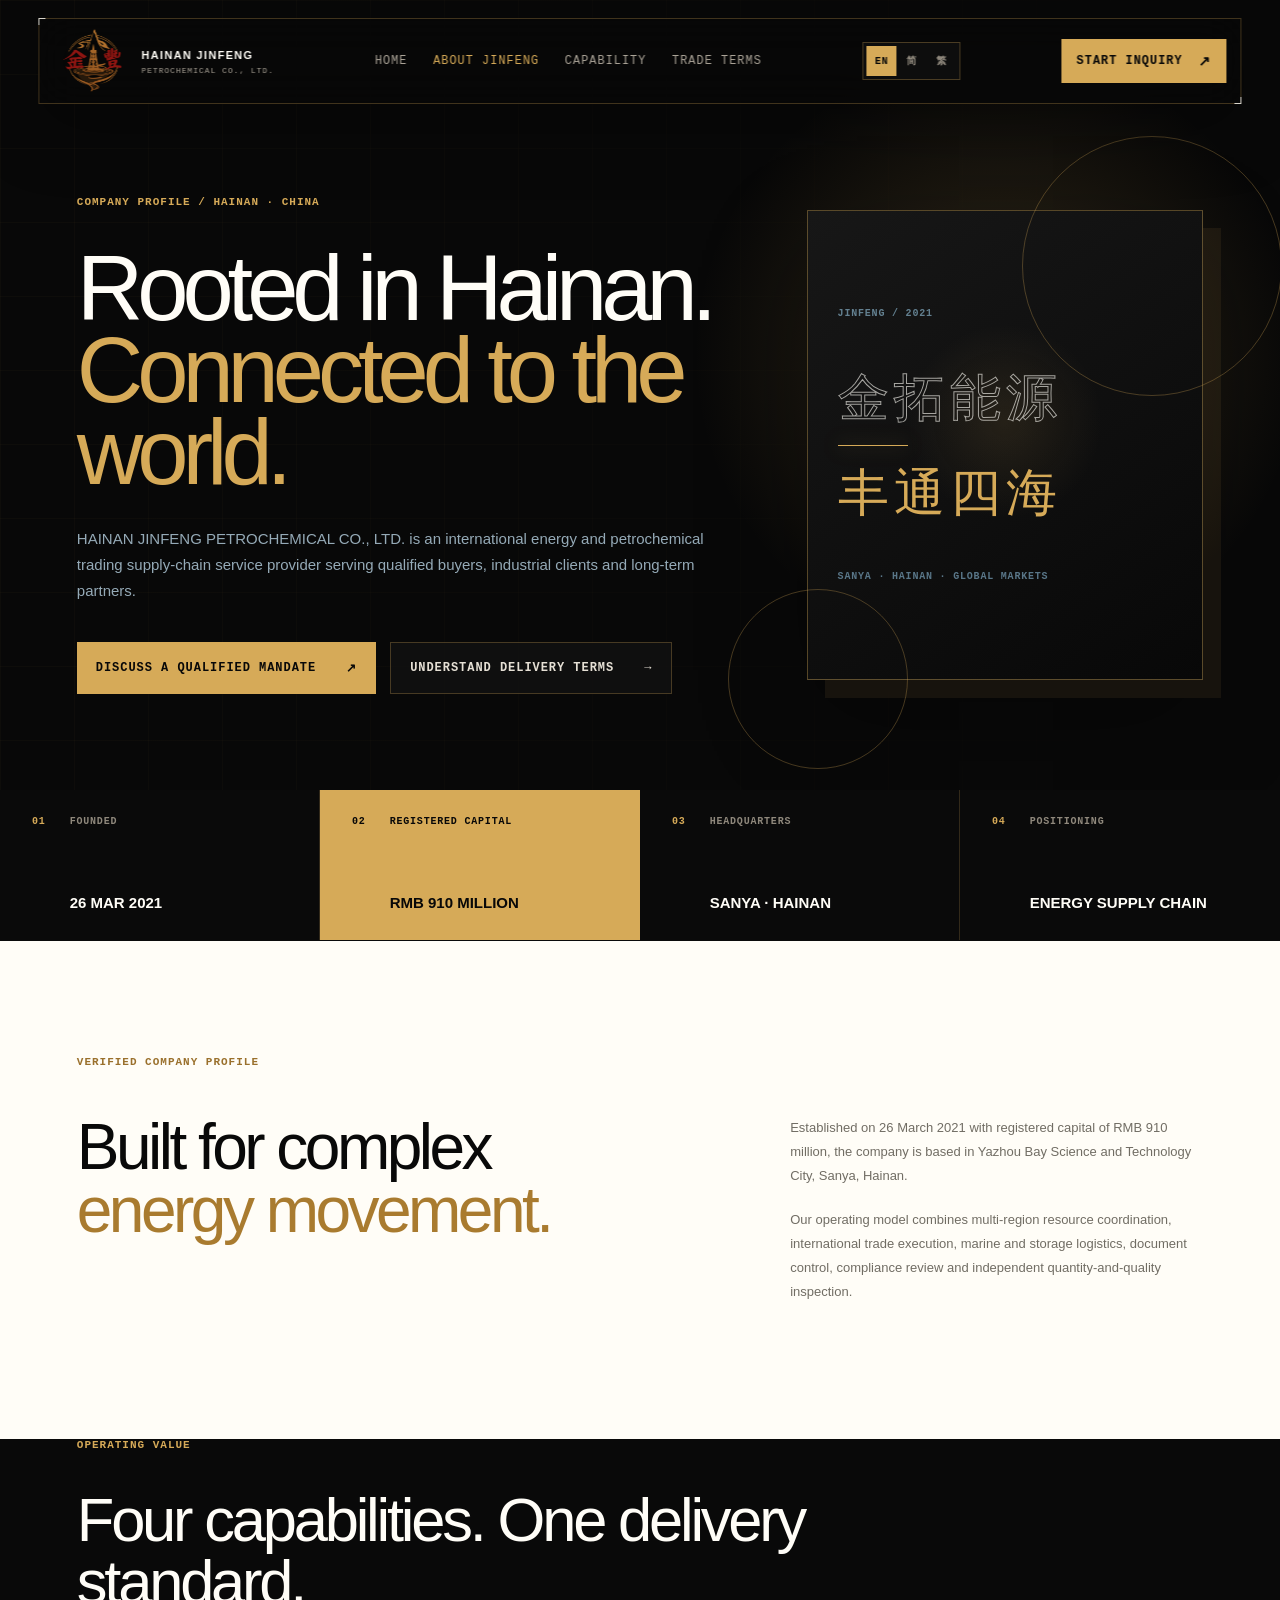
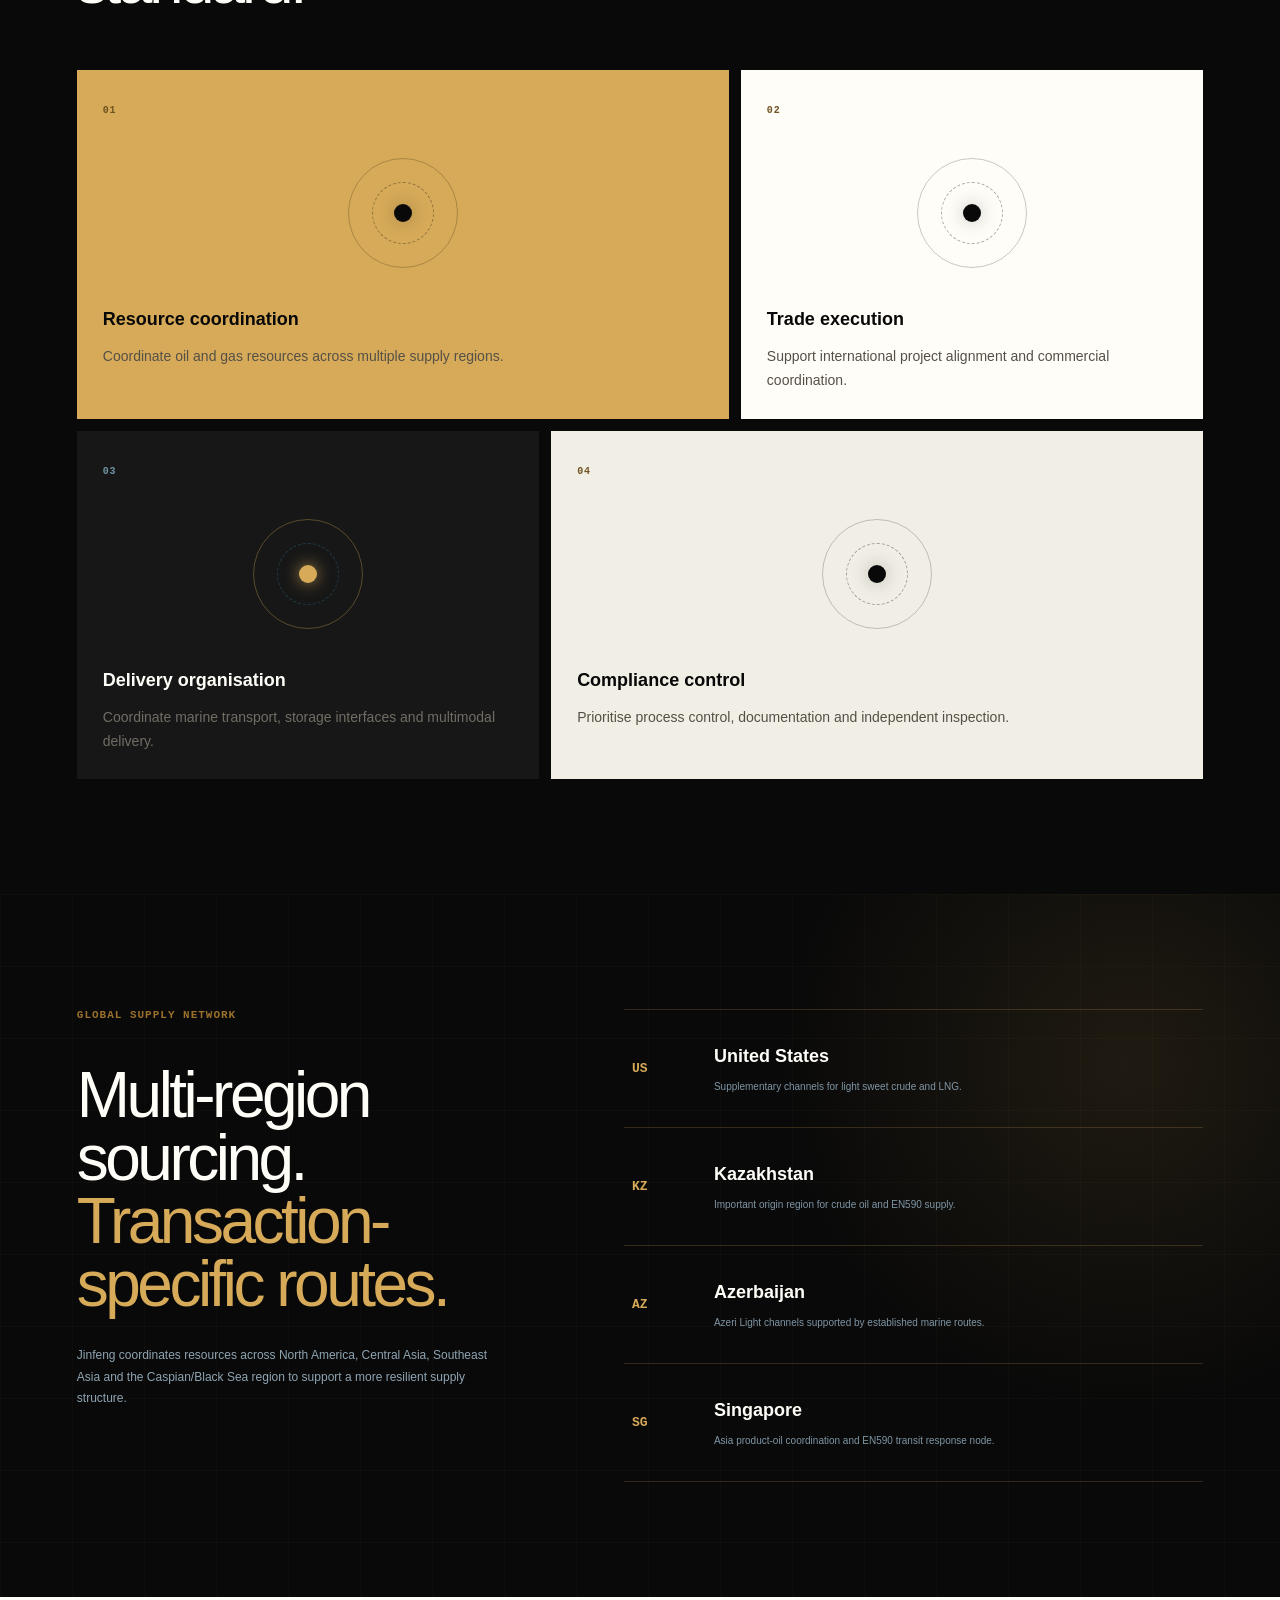
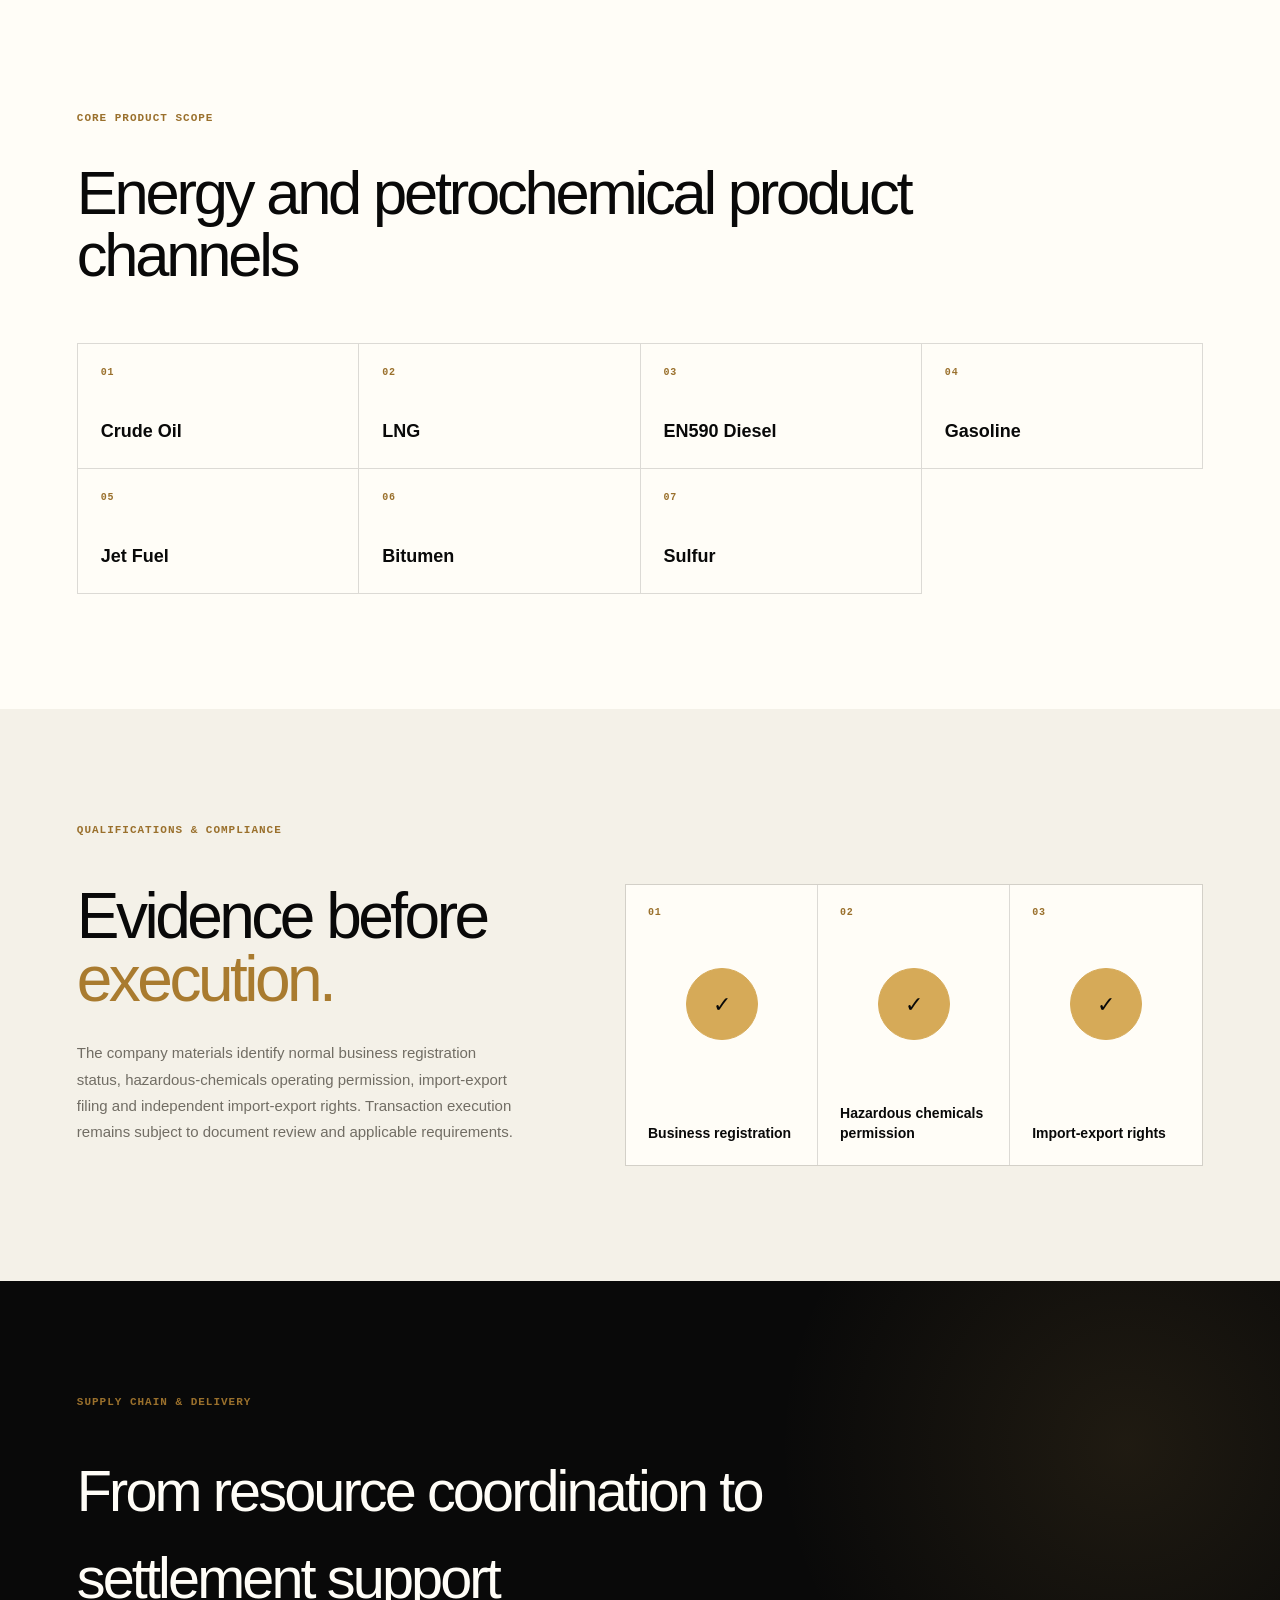
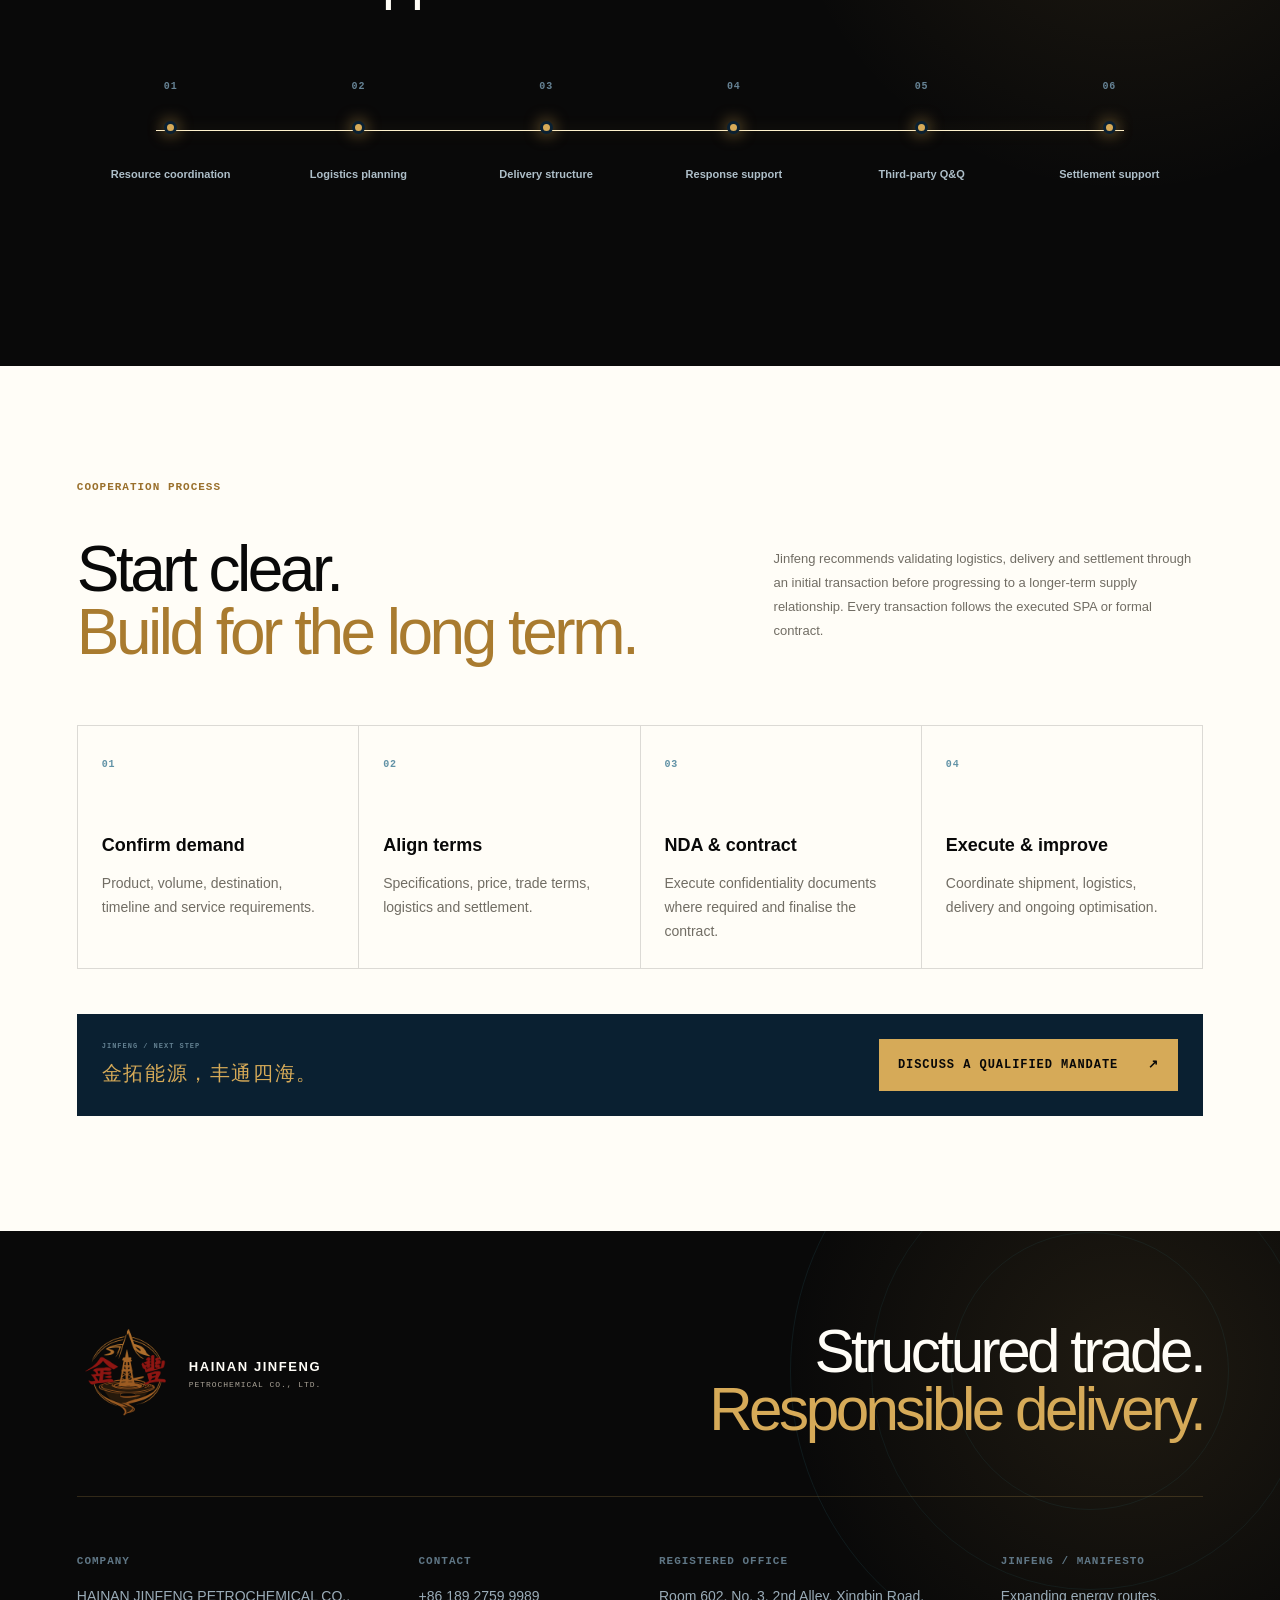
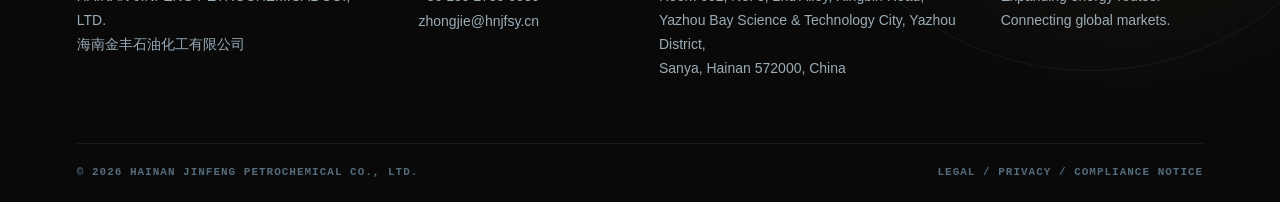
==== commit 5d3be7ea: "update" ====
--- a/about/index.html
+++ b/about/index.html
@@ -1,4 +1,4 @@
-<!DOCTYPE html><html lang="en"><head><meta charSet="utf-8"/><meta name="viewport" content="width=device-width, initial-scale=1"/><link rel="preload" as="image" href="/jinfeng-logo.png"/><link rel="stylesheet" href="/assets/index-CIxs2YG2.css" data-rsc-css-href="/assets/index-CIxs2YG2.css" data-precedence="vite-rsc/importer-resources"/><link rel="modulepreload" href="/assets/layout-segment-context-BCULPOBA.js" crossorigin=""/><link rel="modulepreload" href="/assets/rolldown-runtime-S-ySWqyJ.js" crossorigin=""/><link rel="modulepreload" href="/assets/index-C1_-qQZA.js" crossorigin=""/><link rel="modulepreload" href="/assets/framework-DjPHiq1u.js" crossorigin=""/><link rel="modulepreload" href="/assets/page-a9hSmK7M.js" crossorigin=""/><link rel="modulepreload" href="/assets/subpage-shell-DXILVqZ6.js" crossorigin=""/><title>About HAINAN JINFENG PETROCHEMICAL CO., LTD.</title><meta name="description" content="Company profile, global resource network, qualifications and delivery capabilities of Hainan Jinfeng Petrochemical."/><meta property="og:title" content="HAINAN JINFENG PETROCHEMICAL CO., LTD. | Energy Intelligence &amp; Trade Delivery"/><meta property="og:description" content="Structured energy trading solutions for qualified global buyers."/><meta property="og:image" content="https://hnjfsy.cn/og.png"/><meta property="og:image:width" content="1733"/><meta property="og:image:height" content="908"/><meta property="og:image:alt" content="Hainan Jinfeng Petrochemical — Energy, Trade, Delivery"/><meta name="twitter:card" content="summary_large_image"/><meta name="twitter:title" content="HAINAN JINFENG PETROCHEMICAL CO., LTD. | Energy Intelligence &amp; Trade Delivery"/><meta name="twitter:description" content="Structured energy trading solutions for qualified global buyers."/><meta name="twitter:image" content="https://hnjfsy.cn/og.png"/><link rel="shortcut icon" href="https://hnjfsy.cn/jinfeng-logo.png"/><link rel="icon" href="https://hnjfsy.cn/jinfeng-logo.png"/><link rel="apple-touch-icon" href="https://hnjfsy.cn/jinfeng-logo.png"/><script>self.__VINEXT_RSC_PARAMS__={}</script><script>self.__VINEXT_RSC_NAV__={"pathname":"/about/","searchParams":[]}</script><link rel="modulepreload" href="/assets/index-C1_-qQZA.js" />
+<!DOCTYPE html><html lang="en"><head><meta charSet="utf-8"/><meta name="viewport" content="width=device-width, initial-scale=1"/><link rel="preload" as="image" href="/jinfeng-logo.png"/><link rel="stylesheet" href="/assets/index-CIO3S5Pn.css" data-rsc-css-href="/assets/index-CIO3S5Pn.css" data-precedence="vite-rsc/importer-resources"/><link rel="modulepreload" href="/assets/layout-segment-context-BCULPOBA.js" crossorigin=""/><link rel="modulepreload" href="/assets/rolldown-runtime-S-ySWqyJ.js" crossorigin=""/><link rel="modulepreload" href="/assets/index-C1_-qQZA.js" crossorigin=""/><link rel="modulepreload" href="/assets/framework-DjPHiq1u.js" crossorigin=""/><link rel="modulepreload" href="/assets/page-a9hSmK7M.js" crossorigin=""/><link rel="modulepreload" href="/assets/subpage-shell-DXILVqZ6.js" crossorigin=""/><title>About HAINAN JINFENG PETROCHEMICAL CO., LTD.</title><meta name="description" content="Company profile, global resource network, qualifications and delivery capabilities of Hainan Jinfeng Petrochemical."/><meta property="og:title" content="HAINAN JINFENG PETROCHEMICAL CO., LTD. | Energy Intelligence &amp; Trade Delivery"/><meta property="og:description" content="Structured energy trading solutions for qualified global buyers."/><meta property="og:image" content="https://hnjfsy.cn/og.png"/><meta property="og:image:width" content="1733"/><meta property="og:image:height" content="908"/><meta property="og:image:alt" content="Hainan Jinfeng Petrochemical — Energy, Trade, Delivery"/><meta name="twitter:card" content="summary_large_image"/><meta name="twitter:title" content="HAINAN JINFENG PETROCHEMICAL CO., LTD. | Energy Intelligence &amp; Trade Delivery"/><meta name="twitter:description" content="Structured energy trading solutions for qualified global buyers."/><meta name="twitter:image" content="https://hnjfsy.cn/og.png"/><link rel="shortcut icon" href="https://hnjfsy.cn/jinfeng-logo.png"/><link rel="icon" href="https://hnjfsy.cn/jinfeng-logo.png"/><link rel="apple-touch-icon" href="https://hnjfsy.cn/jinfeng-logo.png"/><script>self.__VINEXT_RSC_PARAMS__={}</script><script>self.__VINEXT_RSC_NAV__={"pathname":"/about/","searchParams":[]}</script><link rel="modulepreload" href="/assets/index-C1_-qQZA.js" />
 </head><body><main class="subpage about-page"><header class="nav-shell subpage-nav"><a class="brand" href="/" aria-label="Hainan Jinfeng Petrochemical home"><img class="brand-logo" src="/jinfeng-logo.png" alt=""/><span class="brand-copy">HAINAN JINFENG<small>PETROCHEMICAL CO., LTD.</small></span></a><nav aria-label="Primary navigation"><a href="/">Home</a><a href="/about" class="active-nav-link">About Jinfeng</a><a href="/#capability">Capability</a><a href="/trade-terms" class="">Trade terms</a></nav><div class="language-switch" role="group" aria-label="Choose language"><button type="button" class="is-active" aria-pressed="true">EN</button><button type="button" class="" aria-pressed="false">简</button><button type="button" class="" aria-pressed="false">繁</button></div><a class="nav-cta" href="/#inquiry"><span>Start inquiry</span><b aria-hidden="true">↗</b></a></header><section class="subpage-hero about-hero"><div class="subpage-grid" aria-hidden="true"></div><div class="about-hero-copy"><span class="subpage-eyebrow">COMPANY PROFILE / HAINAN · CHINA</span><h1>Rooted in Hainan.<br/><em>Connected to the world.</em></h1><p>HAINAN JINFENG PETROCHEMICAL CO., LTD. is an international energy and petrochemical trading supply-chain service provider serving qualified buyers, industrial clients and long-term partners.</p><div class="subpage-hero-actions"><a class="primary-button" href="/#inquiry">Discuss a qualified mandate<!-- --> <span>↗</span></a><a class="ghost-button" href="/trade-terms">Understand delivery terms<!-- --> <span>→</span></a></div></div><div class="about-manifesto" aria-label="金拓能源，丰通四海。"><span>JINFENG / 2021</span><strong>金拓能源</strong><i></i><strong>丰通四海</strong><small>SANYA · HAINAN · GLOBAL MARKETS</small></div></section><section class="about-facts" aria-label="VERIFIED COMPANY PROFILE"><article><span>0<!-- -->1</span><small>FOUNDED</small><strong>26 MAR 2021</strong></article><article><span>0<!-- -->2</span><small>REGISTERED CAPITAL</small><strong>RMB 910 MILLION</strong></article><article><span>0<!-- -->3</span><small>HEADQUARTERS</small><strong>SANYA · HAINAN</strong></article><article><span>0<!-- -->4</span><small>POSITIONING</small><strong>ENERGY SUPPLY CHAIN</strong></article></section><section class="subpage-section about-story"><div class="subpage-section-tag">VERIFIED COMPANY PROFILE</div><div class="about-story-grid"><h2>Built for complex<br/><em>energy movement.</em></h2><div><p>Established on 26 March 2021 with registered capital of RMB 910 million, the company is based in Yazhou Bay Science and Technology City, Sanya, Hainan.</p><p>Our operating model combines multi-region resource coordination, international trade execution, marine and storage logistics, document control, compliance review and independent quantity-and-quality inspection.</p></div></div></section><section class="subpage-section operating-section"><div class="subpage-section-tag">OPERATING VALUE</div><h2 class="subpage-section-title">Four capabilities. One delivery standard.</h2><div class="operating-grid"><article><span>01</span><div class="operating-pulse" aria-hidden="true"></div><h3>Resource coordination</h3><p>Coordinate oil and gas resources across multiple supply regions.</p></article><article><span>02</span><div class="operating-pulse" aria-hidden="true"></div><h3>Trade execution</h3><p>Support international project alignment and commercial coordination.</p></article><article><span>03</span><div class="operating-pulse" aria-hidden="true"></div><h3>Delivery organisation</h3><p>Coordinate marine transport, storage interfaces and multimodal delivery.</p></article><article><span>04</span><div class="operating-pulse" aria-hidden="true"></div><h3>Compliance control</h3><p>Prioritise process control, documentation and independent inspection.</p></article></div></section><section class="network-section"><div class="network-map-grid" aria-hidden="true"></div><div class="network-copy"><div class="subpage-section-tag light-tag">GLOBAL SUPPLY NETWORK</div><h2>Multi-region sourcing.<br/><em>Transaction-specific routes.</em></h2><p>Jinfeng coordinates resources across North America, Central Asia, Southeast Asia and the Caspian/Black Sea region to support a more resilient supply structure.</p></div><div class="network-nodes"><article><span>US</span><div><h3>United States</h3><p>Supplementary channels for light sweet crude and LNG.</p></div></article><article><span>KZ</span><div><h3>Kazakhstan</h3><p>Important origin region for crude oil and EN590 supply.</p></div></article><article><span>AZ</span><div><h3>Azerbaijan</h3><p>Azeri Light channels supported by established marine routes.</p></div></article><article><span>SG</span><div><h3>Singapore</h3><p>Asia product-oil coordination and EN590 transit response node.</p></div></article></div></section><section class="subpage-section products-scope"><div class="subpage-section-tag">CORE PRODUCT SCOPE</div><h2 class="subpage-section-title">Energy and petrochemical product channels</h2><div class="product-scope-list"><div><span>0<!-- -->1</span><strong>Crude Oil</strong></div><div><span>0<!-- -->2</span><strong>LNG</strong></div><div><span>0<!-- -->3</span><strong>EN590 Diesel</strong></div><div><span>0<!-- -->4</span><strong>Gasoline</strong></div><div><span>0<!-- -->5</span><strong>Jet Fuel</strong></div><div><span>0<!-- -->6</span><strong>Bitumen</strong></div><div><span>0<!-- -->7</span><strong>Sulfur</strong></div></div></section><section class="subpage-section qualification-section"><div class="subpage-section-tag">QUALIFICATIONS &amp; COMPLIANCE</div><div class="qualification-layout"><div><h2>Evidence before<br/><em>execution.</em></h2><p>The company materials identify normal business registration status, hazardous-chemicals operating permission, import-export filing and independent import-export rights. Transaction execution remains subject to document review and applicable requirements.</p></div><div class="qualification-cards"><article><span>01</span><i aria-hidden="true">✓</i><h3>Business registration</h3></article><article><span>02</span><i aria-hidden="true">✓</i><h3>Hazardous chemicals permission</h3></article><article><span>03</span><i aria-hidden="true">✓</i><h3>Import-export rights</h3></article></div></div></section><section class="delivery-section"><div class="subpage-section-tag light-tag">SUPPLY CHAIN &amp; DELIVERY</div><h2>From resource coordination to settlement support</h2><div class="delivery-track"><article><span>0<!-- -->1</span><i aria-hidden="true"></i><strong>Resource coordination</strong></article><article><span>0<!-- -->2</span><i aria-hidden="true"></i><strong>Logistics planning</strong></article><article><span>0<!-- -->3</span><i aria-hidden="true"></i><strong>Delivery structure</strong></article><article><span>0<!-- -->4</span><i aria-hidden="true"></i><strong>Response support</strong></article><article><span>0<!-- -->5</span><i aria-hidden="true"></i><strong>Third-party Q&amp;Q</strong></article><article><span>0<!-- -->6</span><i aria-hidden="true"></i><strong>Settlement support</strong></article></div></section><section class="subpage-section cooperation-section"><div class="subpage-section-tag">COOPERATION PROCESS</div><div class="cooperation-heading"><h2>Start clear.<br/><em>Build for the long term.</em></h2><p>Jinfeng recommends validating logistics, delivery and settlement through an initial transaction before progressing to a longer-term supply relationship. Every transaction follows the executed SPA or formal contract.</p></div><div class="cooperation-grid"><article><span>01</span><h3>Confirm demand</h3><p>Product, volume, destination, timeline and service requirements.</p></article><article><span>02</span><h3>Align terms</h3><p>Specifications, price, trade terms, logistics and settlement.</p></article><article><span>03</span><h3>NDA &amp; contract</h3><p>Execute confidentiality documents where required and finalise the contract.</p></article><article><span>04</span><h3>Execute &amp; improve</h3><p>Coordinate shipment, logistics, delivery and ongoing optimisation.</p></article></div><div class="cooperation-cta"><div><small>JINFENG / NEXT STEP</small><strong>金拓能源，丰通四海。</strong></div><a class="primary-button" href="/#inquiry">Discuss a qualified mandate<!-- --> <span>↗</span></a></div></section><footer><div class="footer-orbit" aria-hidden="true"></div><div class="footer-heading"><a class="brand" href="/" aria-label="Hainan Jinfeng Petrochemical home"><img class="brand-logo" src="/jinfeng-logo.png" alt=""/><span class="brand-copy">HAINAN JINFENG<small>PETROCHEMICAL CO., LTD.</small></span></a><h2>Structured trade.<br/><em>Responsible delivery.</em></h2></div><div class="footer-grid subpage-footer-grid"><div><small>COMPANY</small><p>HAINAN JINFENG PETROCHEMICAL CO., LTD.<br/>海南金丰石油化工有限公司</p></div><div><small>CONTACT</small><a href="tel:+8618927599989">+86 189 2759 9989</a><a href="mailto:zhongjie@hnjfsy.cn">zhongjie@hnjfsy.cn</a></div><div><small>REGISTERED OFFICE</small><p class="preserve-lines">Room 602, No. 3, 2nd Alley, Xingbin Road,
 Yazhou Bay Science &amp; Technology City, Yazhou District,
-Sanya, Hainan 572000, China</p></div><div><small>JINFENG / MANIFESTO</small><p>Expanding energy routes. Connecting global markets.</p></div></div><div class="footer-legal"><span>© 2026 HAINAN JINFENG PETROCHEMICAL CO., LTD.</span><span>LEGAL / PRIVACY / COMPLIANCE NOTICE</span></div></footer></main><script id="_R_">import("/assets/index-C1_-qQZA.js")</script></body></html><script>self.__VINEXT_RSC_CHUNKS__=self.__VINEXT_RSC_CHUNKS__||[];self.__VINEXT_RSC_CHUNKS__.push("2:I[\"8c0f216c4604\",[],\"Children\",1]\n4:I[\"15c18cfaeeff\",[],\"LayoutSegmentProvider\",1]\n5:I[\"8c0f216c4604\",[],\"Slot\",1]\n6:I[\"593f344dc510\",[],\"RedirectBoundary\",1]\n:HL[\"/assets/index-CIxs2YG2.css\",\"style\"]\n")</script><script>self.__VINEXT_RSC_CHUNKS__=self.__VINEXT_RSC_CHUNKS__||[];self.__VINEXT_RSC_CHUNKS__.push("0:{\"__route\":\"route:/about/\",\"__interceptionContext\":null,\"__layoutIds\":[\"layout:/\",\"layout:/about\"],\"__rootLayout\":\"/\",\"page:/about/\":\"$L1\",\"layout:/\":[[[[\"$\",\"link\",\"css:/assets/index-CIxs2YG2.css\",{\"rel\":\"stylesheet\",\"precedence\":\"vite-rsc/importer-resources\",\"href\":\"/assets/index-CIxs2YG2.css\",\"data-rsc-css-href\":\"/assets/index-CIxs2YG2.css\"}],\"$undefined\"],[\"$\",\"html\",null,{\"lang\":\"en\",\"children\":[\"$\",\"body\",null,{\"children\":[\"$\",\"$L2\",null,{}]}]}]],null],\"layout:/about\":\"$L3\",\"route:/about/\":[[[\"$\",\"meta\",null,{\"charSet\":\"utf-8\"}],[[\"$\",\"title\",\"0\",{\"children\":\"About HAINAN JINFENG PETROCHEMICAL CO., LTD.\"}],[\"$\",\"meta\",\"1\",{\"name\":\"description\",\"content\":\"Company profile, global resource network, qualifications and delivery capabilities of Hainan Jinfeng Petrochemical.\"}],[\"$\",\"meta\",\"2\",{\"property\":\"og:title\",\"content\":\"HAINAN JINFENG PETROCHEMICAL CO., LTD. | Energy Intelligence \u0026 Trade Delivery\"}],[\"$\",\"meta\",\"3\",{\"property\":\"og:description\",\"content\":\"Structured energy trading solutions for qualified global buyers.\"}],[\"$\",\"meta\",\"4\",{\"property\":\"og:image\",\"content\":\"https://hnjfsy.cn/og.png\"}],[\"$\",\"meta\",\"5\",{\"property\":\"og:image:width\",\"content\":\"1733\"}],[\"$\",\"meta\",\"6\",{\"property\":\"og:image:height\",\"content\":\"908\"}],[\"$\",\"meta\",\"7\",{\"property\":\"og:image:alt\",\"content\":\"Hainan Jinfeng Petrochemical — Energy, Trade, Delivery\"}],[\"$\",\"meta\",\"8\",{\"name\":\"twitter:card\",\"content\":\"summary_large_image\"}],[\"$\",\"meta\",\"9\",{\"name\":\"twitter:title\",\"content\":\"HAINAN JINFENG PETROCHEMICAL CO., LTD. | Energy Intelligence \u0026 Trade Delivery\"}],[\"$\",\"meta\",\"10\",{\"name\":\"twitter:description\",\"content\":\"Structured energy trading solutions for qualified global buyers.\"}],[\"$\",\"meta\",\"11\",{\"name\":\"twitter:image\",\"content\":\"https://hnjfsy.cn/og.png\"}],[\"$\",\"link\",\"12\",{\"rel\":\"shortcut icon\",\"href\":\"https://hnjfsy.cn/jinfeng-logo.png\"}],[\"$\",\"link\",\"13\",{\"rel\":\"icon\",\"href\":\"https://hnjfsy.cn/jinfeng-logo.png\"}],[\"$\",\"link\",\"14\",{\"rel\":\"apple-touch-icon\",\"href\":\"https://hnjfsy.cn/jinfeng-logo.png\"}]],[[\"$\",\"meta\",\"0\",{\"name\":\"viewport\",\"content\":\"width=device-width, initial-scale=1\"}]]],[\"$\",\"$L4\",null,{\"segmentMap\":{\"children\":[\"about\"]},\"children\":[\"$\",\"$L5\",null,{\"id\":\"layout:/\",\"parallelSlots\":\"$undefined\",\"children\":[\"$\",\"$L4\",null,{\"segmentMap\":{\"children\":[]},\"children\":[\"$\",\"$L5\",null,{\"id\":\"layout:/about\",\"parallelSlots\":\"$undefined\",\"children\":[\"$\",\"$L6\",null,{\"children\":[\"$\",\"$L4\",null,{\"segmentMap\":{\"children\":[]},\"children\":[\"$\",\"$L5\",null,{\"id\":\"page:/about/\"}]}]}]}]}]}]}]],\"__layoutFlags\":{\"layout:/about\":\"s\",\"layout:/\":\"s\"},\"__artifactCompatibility\":{\"schemaVersion\":1,\"graphVersion\":\"app-route-graph:pxgtdg7iy2mv\",\"deploymentVersion\":\"7faab470-2765-4902-9c95-3d8a2bcd7919\",\"appElementsSchemaVersion\":1,\"rscPayloadSchemaVersion\":1,\"rootBoundaryId\":\"/\",\"renderEpoch\":null}}\n")</script><script>self.__VINEXT_RSC_CHUNKS__=self.__VINEXT_RSC_CHUNKS__||[];self.__VINEXT_RSC_CHUNKS__.push("3:[[\"$\",\"$L2\",null,{}],null]\n")</script><script>self.__VINEXT_RSC_CHUNKS__=self.__VINEXT_RSC_CHUNKS__||[];self.__VINEXT_RSC_CHUNKS__.push("7:I[\"06f49e315854\",[],\"default\",1]\n1:[\"$\",\"$L7\",null,{\"params\":\"$@8\",\"searchParams\":\"$@9\"}]\n")</script><script>self.__VINEXT_RSC_CHUNKS__=self.__VINEXT_RSC_CHUNKS__||[];self.__VINEXT_RSC_CHUNKS__.push("8:{}\n9:{}\n")</script><script>self.__VINEXT_RSC_DONE__=true</script>+Sanya, Hainan 572000, China</p></div><div><small>JINFENG / MANIFESTO</small><p>Expanding energy routes. Connecting global markets.</p></div></div><div class="footer-legal"><span>© 2026 HAINAN JINFENG PETROCHEMICAL CO., LTD.</span><span>LEGAL / PRIVACY / COMPLIANCE NOTICE</span></div></footer></main><script id="_R_">import("/assets/index-C1_-qQZA.js")</script></body></html><script>self.__VINEXT_RSC_CHUNKS__=self.__VINEXT_RSC_CHUNKS__||[];self.__VINEXT_RSC_CHUNKS__.push("2:I[\"8c0f216c4604\",[],\"Children\",1]\n4:I[\"15c18cfaeeff\",[],\"LayoutSegmentProvider\",1]\n5:I[\"8c0f216c4604\",[],\"Slot\",1]\n6:I[\"593f344dc510\",[],\"RedirectBoundary\",1]\n:HL[\"/assets/index-CIO3S5Pn.css\",\"style\"]\n")</script><script>self.__VINEXT_RSC_CHUNKS__=self.__VINEXT_RSC_CHUNKS__||[];self.__VINEXT_RSC_CHUNKS__.push("0:{\"__route\":\"route:/about/\",\"__interceptionContext\":null,\"__layoutIds\":[\"layout:/\",\"layout:/about\"],\"__rootLayout\":\"/\",\"page:/about/\":\"$L1\",\"layout:/\":[[[[\"$\",\"link\",\"css:/assets/index-CIO3S5Pn.css\",{\"rel\":\"stylesheet\",\"precedence\":\"vite-rsc/importer-resources\",\"href\":\"/assets/index-CIO3S5Pn.css\",\"data-rsc-css-href\":\"/assets/index-CIO3S5Pn.css\"}],\"$undefined\"],[\"$\",\"html\",null,{\"lang\":\"en\",\"children\":[\"$\",\"body\",null,{\"children\":[\"$\",\"$L2\",null,{}]}]}]],null],\"layout:/about\":\"$L3\",\"route:/about/\":[[[\"$\",\"meta\",null,{\"charSet\":\"utf-8\"}],[[\"$\",\"title\",\"0\",{\"children\":\"About HAINAN JINFENG PETROCHEMICAL CO., LTD.\"}],[\"$\",\"meta\",\"1\",{\"name\":\"description\",\"content\":\"Company profile, global resource network, qualifications and delivery capabilities of Hainan Jinfeng Petrochemical.\"}],[\"$\",\"meta\",\"2\",{\"property\":\"og:title\",\"content\":\"HAINAN JINFENG PETROCHEMICAL CO., LTD. | Energy Intelligence \u0026 Trade Delivery\"}],[\"$\",\"meta\",\"3\",{\"property\":\"og:description\",\"content\":\"Structured energy trading solutions for qualified global buyers.\"}],[\"$\",\"meta\",\"4\",{\"property\":\"og:image\",\"content\":\"https://hnjfsy.cn/og.png\"}],[\"$\",\"meta\",\"5\",{\"property\":\"og:image:width\",\"content\":\"1733\"}],[\"$\",\"meta\",\"6\",{\"property\":\"og:image:height\",\"content\":\"908\"}],[\"$\",\"meta\",\"7\",{\"property\":\"og:image:alt\",\"content\":\"Hainan Jinfeng Petrochemical — Energy, Trade, Delivery\"}],[\"$\",\"meta\",\"8\",{\"name\":\"twitter:card\",\"content\":\"summary_large_image\"}],[\"$\",\"meta\",\"9\",{\"name\":\"twitter:title\",\"content\":\"HAINAN JINFENG PETROCHEMICAL CO., LTD. | Energy Intelligence \u0026 Trade Delivery\"}],[\"$\",\"meta\",\"10\",{\"name\":\"twitter:description\",\"content\":\"Structured energy trading solutions for qualified global buyers.\"}],[\"$\",\"meta\",\"11\",{\"name\":\"twitter:image\",\"content\":\"https://hnjfsy.cn/og.png\"}],[\"$\",\"link\",\"12\",{\"rel\":\"shortcut icon\",\"href\":\"https://hnjfsy.cn/jinfeng-logo.png\"}],[\"$\",\"link\",\"13\",{\"rel\":\"icon\",\"href\":\"https://hnjfsy.cn/jinfeng-logo.png\"}],[\"$\",\"link\",\"14\",{\"rel\":\"apple-touch-icon\",\"href\":\"https://hnjfsy.cn/jinfeng-logo.png\"}]],[[\"$\",\"meta\",\"0\",{\"name\":\"viewport\",\"content\":\"width=device-width, initial-scale=1\"}]]],[\"$\",\"$L4\",null,{\"segmentMap\":{\"children\":[\"about\"]},\"children\":[\"$\",\"$L5\",null,{\"id\":\"layout:/\",\"parallelSlots\":\"$undefined\",\"children\":[\"$\",\"$L4\",null,{\"segmentMap\":{\"children\":[]},\"children\":[\"$\",\"$L5\",null,{\"id\":\"layout:/about\",\"parallelSlots\":\"$undefined\",\"children\":[\"$\",\"$L6\",null,{\"children\":[\"$\",\"$L4\",null,{\"segmentMap\":{\"children\":[]},\"children\":[\"$\",\"$L5\",null,{\"id\":\"page:/about/\"}]}]}]}]}]}]}]],\"__layoutFlags\":{\"layout:/about\":\"s\",\"layout:/\":\"s\"},\"__artifactCompatibility\":{\"schemaVersion\":1,\"graphVersion\":\"app-route-graph:pxgtdg7iy2mv\",\"deploymentVersion\":\"81a71790-dcf0-4a7e-9679-53040b97fd4e\",\"appElementsSchemaVersion\":1,\"rscPayloadSchemaVersion\":1,\"rootBoundaryId\":\"/\",\"renderEpoch\":null}}\n")</script><script>self.__VINEXT_RSC_CHUNKS__=self.__VINEXT_RSC_CHUNKS__||[];self.__VINEXT_RSC_CHUNKS__.push("3:[[\"$\",\"$L2\",null,{}],null]\n")</script><script>self.__VINEXT_RSC_CHUNKS__=self.__VINEXT_RSC_CHUNKS__||[];self.__VINEXT_RSC_CHUNKS__.push("7:I[\"06f49e315854\",[],\"default\",1]\n1:[\"$\",\"$L7\",null,{\"params\":\"$@8\",\"searchParams\":\"$@9\"}]\n")</script><script>self.__VINEXT_RSC_CHUNKS__=self.__VINEXT_RSC_CHUNKS__||[];self.__VINEXT_RSC_CHUNKS__.push("8:{}\n9:{}\n")</script><script>self.__VINEXT_RSC_DONE__=true</script>
